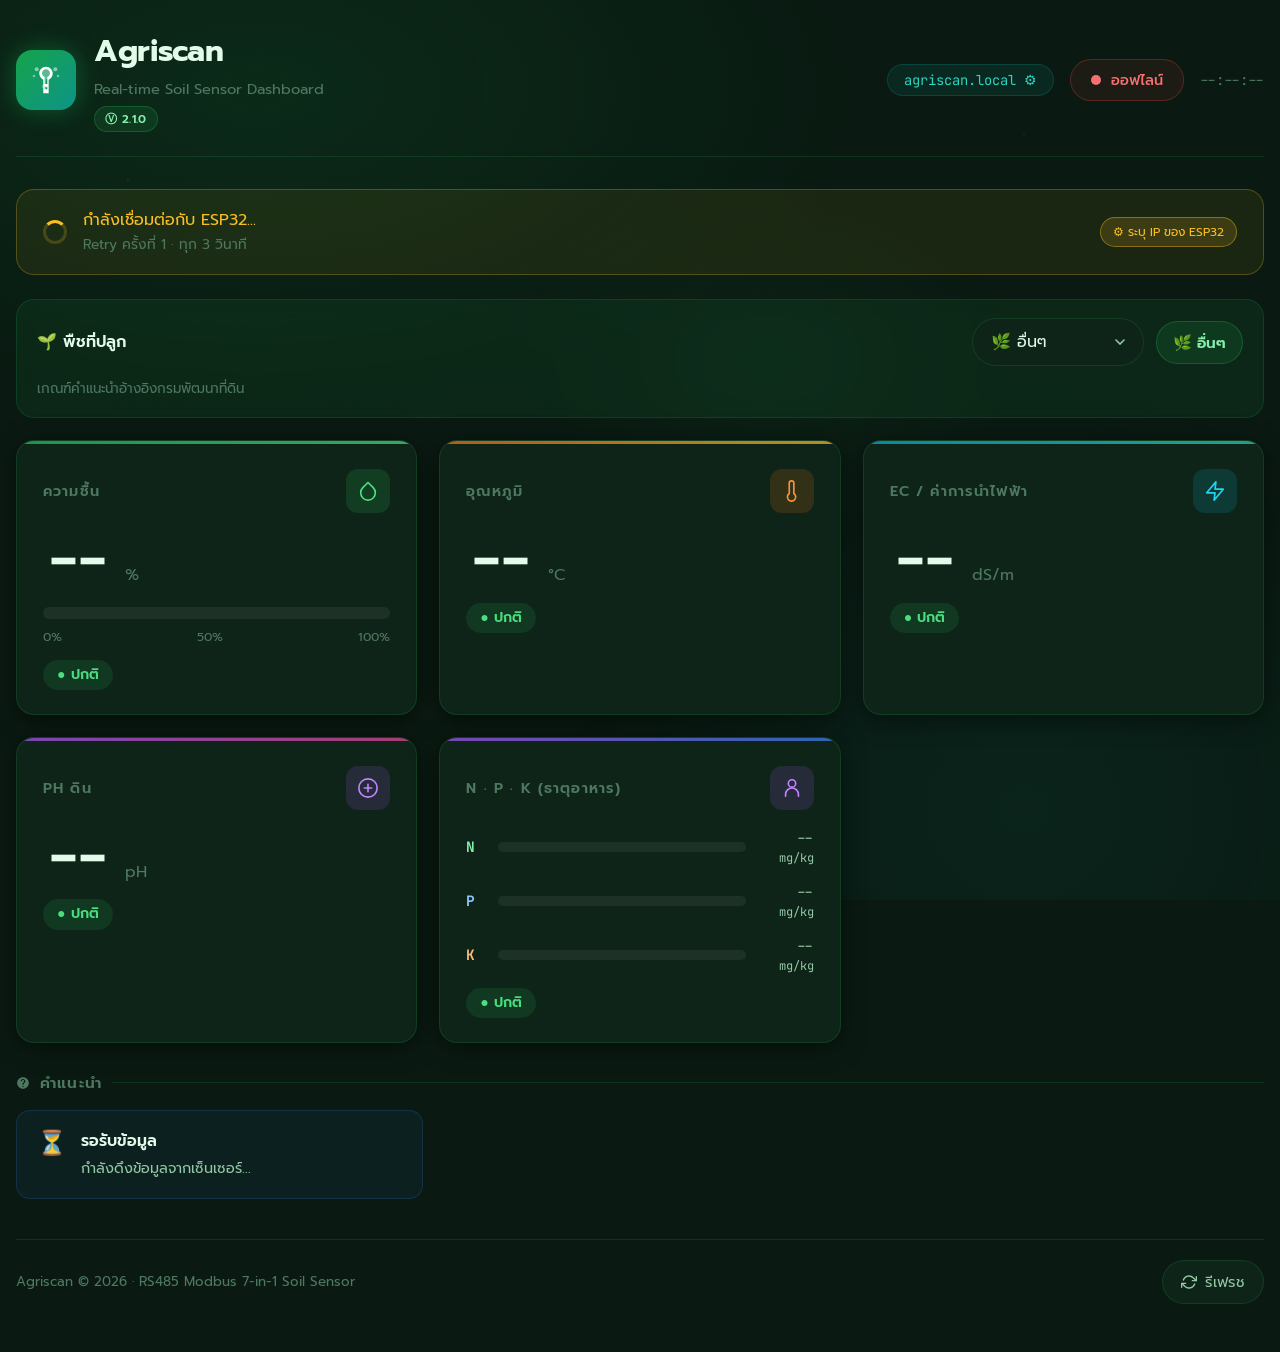
==== dashboard/index.html @ 7f228426 "Add render configuration for agriscan-v2 service and agriscan-db database - Created a new render.yam" ====
<!DOCTYPE html>
<html lang="th">

<head>
  <meta charset="UTF-8" />
  <meta name="viewport" content="width=device-width, initial-scale=1.0" />
  <title>Agriscan — Dashboard</title>
  <meta name="description" content="แดชบอร์ดแสดงผลข้อมูลเซ็นเซอร์ดิน Agriscan แบบ Real-time" />
  <link rel="preconnect" href="https://fonts.googleapis.com" />
  <link rel="preconnect" href="https://fonts.gstatic.com" crossorigin />
  <link
    href="https://fonts.googleapis.com/css2?family=Prompt:wght@300;400;500;600;700&family=JetBrains+Mono:wght@400;600&display=swap"
    rel="stylesheet" />
  <link rel="stylesheet" href="style.css" />
</head>

<body>
  <div class="page-wrapper">

    <!-- ═══ HEADER ═══ -->
    <header class="header">
      <div class="header-left">
        <div class="logo-wrap" aria-hidden="true">
          <!-- Plant icon -->
          <svg viewBox="0 0 24 24" xmlns="http://www.w3.org/2000/svg">
            <path
              d="M12 2C9.24 2 7 4.24 7 7c0 2.09 1.24 3.88 3 4.73V20h2v-8.27A4.996 4.996 0 0 0 17 7c0-2.76-2.24-5-5-5zm-1 14H9v2h2v-2zm2 0h-1v2h1v-2z"
              opacity=".3" />
            <path
              d="M12 2C9.24 2 7 4.24 7 7c0 2.09 1.24 3.88 3 4.73V22h4V11.73A4.996 4.996 0 0 0 17 7c0-2.76-2.24-5-5-5zm0 2c1.65 0 3 1.35 3 3s-1.35 3-3 3-3-1.35-3-3 1.35-3 3-3zm1 15h-2v-2h2v2zm0-4h-2v-5.08c.33.05.66.08 1 .08s.67-.03 1-.08V15z" />
            <circle cx="5" cy="4" r="1.5" opacity=".5" />
            <circle cx="19" cy="4" r="1.5" opacity=".5" />
            <circle cx="3" cy="9" r="1" opacity=".4" />
            <circle cx="21" cy="9" r="1" opacity=".4" />
          </svg>
        </div>
        <div class="header-title">
          <h1>Agriscan</h1>
          <p>Real-time Soil Sensor Dashboard</p>
          <span class="version-badge">Ⓥ 2.1.0</span>
        </div>
      </div>

      <div class="header-right">
        <span class="ip-badge" id="ip-badge" onclick="changeIp()" title="คลิกเพื่อเปลี่ยน IP/Host">agriscan.local
          ⚙</span>
        <span class="source-badge" id="source-badge"></span>
        <div class="status-badge connecting" id="status-badge">
          <span class="status-dot"></span>
          <span id="status-text">กำลังเชื่อมต่อ...</span>
        </div>
        <span class="last-update" id="last-update">--:--:--</span>
      </div>
    </header>

    <!-- ═══ CONNECTING BANNER ═══ -->
    <div class="connecting-banner" id="connecting-banner">
      <div class="connecting-spinner"></div>
      <div
        style="flex: 1; display: flex; align-items: center; justify-content: space-between; flex-wrap: wrap; gap: 8px;">
        <div>
          <p>กำลังเชื่อมต่อกับ ESP32...</p>
          <small id="retry-count">กำลังลอง retry...</small>
        </div>
        <button onclick="changeIp()"
          style="background: rgba(251,191,36,0.15); border: 1px solid rgba(251,191,36,0.4); color: var(--amber-400); padding: 5px 12px; border-radius: var(--radius-pill); cursor: pointer; font-size: 0.75rem; font-family: var(--font-body);">⚙
          ระบุ IP ของ ESP32</button>
      </div>
    </div>

    <!-- ═══ MOCK DATA BANNER ═══ -->
    <div class="mock-banner" id="mock-banner">
      <svg width="16" height="16" viewBox="0 0 24 24" fill="currentColor">
        <path d="M12 2C6.48 2 2 6.48 2 12s4.48 10 10 10 10-4.48 10-10S17.52 2 12 2zm1 15h-2v-6h2v6zm0-8h-2V7h2v2z" />
      </svg>
      ⚙ แสดงข้อมูลจำลอง (Mock Data) — ESP32 ยังไม่ได้เชื่อมต่อ
    </div>

    <!-- ═══ CROP SELECTOR ═══ -->
    <div class="crop-selector">
      <span class="crop-selector-label">🌱 พืชที่ปลูก</span>
      <div class="crop-selector-controls">
        <select id="crop-select" onchange="changeCrop(this.value)" aria-label="เลือกพืชที่ปลูก">
          <option value="rice">🌾 ข้าว</option>
          <option value="corn">🌽 ข้าวโพด</option>
          <option value="rubber">🌳 ยางพารา</option>
          <option value="longan">🍇 ลำไย</option>
          <option value="lychee">🍒 ลิ้นจี่</option>
          <option value="durian">🟢 ทุเรียน</option>
          <option value="mangosteen">🟣 มังคุด</option>
          <option value="cassava">🌱 มันสำปะหลัง</option>
          <option value="potato">🥔 มันฝรั่ง</option>
          <option value="onion">🧅 หอมหัวใหญ่</option>
          <option value="garlic">🧄 กระเทียม</option>
          <option value="jujube">🍏 พุทรา</option>
          <option value="watermelon">🍉 แตงโม</option>
          <option value="pumpkin">🎃 ฟักทอง</option>
          <option value="vegetables">🥬 ผักสวนครัว</option>
          <option value="pomelo">🍊 ส้มโอ</option>
          <option value="guava">🍐 ฝรั่ง</option>
          <option value="other">🌿 อื่นๆ</option>
        </select>
        <span class="crop-badge" id="crop-badge">🌿 อื่นๆ</span>
      </div>
      <small class="crop-selector-hint">เกณฑ์คำแนะนำอ้างอิงกรมพัฒนาที่ดิน</small>
    </div>

    <!-- ═══ SENSOR CARDS ═══ -->
    <div class="cards-grid" id="cards-grid">

      <!-- Moisture -->
      <div class="card" id="card-moisture" style="--card-accent: linear-gradient(90deg,#22c55e,#4ade80);">
        <div class="card-header">
          <span class="card-label">ความชื้น</span>
          <div class="card-icon" style="--icon-bg: rgba(34,197,94,0.15);">
            <svg viewBox="0 0 24 24" fill="none" stroke="#4ade80" stroke-width="1.8" stroke-linecap="round"
              stroke-linejoin="round">
              <path d="M12 2.69l5.66 5.66a8 8 0 1 1-11.31 0z" />
            </svg>
          </div>
        </div>
        <div>
          <span class="card-value" id="val-moisture">--</span>
          <span class="card-unit">%</span>
        </div>
        <div class="moisture-bar-wrap">
          <div class="moisture-bar-track">
            <div class="moisture-bar-fill" id="bar-moisture" style="width: 0%;"></div>
          </div>
          <div class="moisture-labels">
            <span>0%</span>
            <span>50%</span>
            <span>100%</span>
          </div>
        </div>
        <div class="card-status ok" id="status-moisture">● ปกติ</div>
      </div>

      <!-- Temperature -->
      <div class="card" id="card-temp" style="--card-accent: linear-gradient(90deg,#f97316,#fbbf24);">
        <div class="card-header">
          <span class="card-label">อุณหภูมิ</span>
          <div class="card-icon" style="--icon-bg: rgba(249,115,22,0.15);">
            <svg viewBox="0 0 24 24" fill="none" stroke="#fb923c" stroke-width="1.8" stroke-linecap="round"
              stroke-linejoin="round">
              <path d="M14 14.76V3.5a2.5 2.5 0 0 0-5 0v11.26a4.5 4.5 0 1 0 5 0z" />
            </svg>
          </div>
        </div>
        <div>
          <span class="card-value" id="val-temperature">--</span>
          <span class="card-unit">°C</span>
        </div>
        <div class="card-status ok" id="status-temperature">● ปกติ</div>
      </div>

      <!-- EC -->
      <div class="card" id="card-ec" style="--card-accent: linear-gradient(90deg,#06b6d4,#2dd4bf);">
        <div class="card-header">
          <span class="card-label">EC / ค่าการนำไฟฟ้า</span>
          <div class="card-icon" style="--icon-bg: rgba(6,182,212,0.15);">
            <svg viewBox="0 0 24 24" fill="none" stroke="#22d3ee" stroke-width="1.8" stroke-linecap="round"
              stroke-linejoin="round">
              <polyline points="13 2 3 14 12 14 11 22 21 10 12 10 13 2" />
            </svg>
          </div>
        </div>
        <div>
          <span class="card-value" id="val-ec">--</span>
          <span class="card-unit">dS/m</span>
        </div>
        <div class="card-status ok" id="status-ec">● ปกติ</div>
      </div>

      <!-- pH -->
      <div class="card" id="card-ph" style="--card-accent: linear-gradient(90deg,#a855f7,#ec4899);">
        <div class="card-header">
          <span class="card-label">pH ดิน</span>
          <div class="card-icon" style="--icon-bg: rgba(168,85,247,0.15);">
            <svg viewBox="0 0 24 24" fill="none" stroke="#c084fc" stroke-width="1.8" stroke-linecap="round"
              stroke-linejoin="round">
              <circle cx="12" cy="12" r="10" />
              <path d="M8 12h8M12 8v8" />
            </svg>
          </div>
        </div>
        <div>
          <span class="card-value" id="val-ph">--</span>
          <span class="card-unit">pH</span>
        </div>
        <div class="card-status ok" id="status-ph">● ปกติ</div>
      </div>

      <!-- NPK -->
      <div class="card npk-card">
        <div class="card-header">
          <span class="card-label">N · P · K (ธาตุอาหาร)</span>
          <div class="card-icon" style="--icon-bg: rgba(168,85,247,0.15);">
            <svg viewBox="0 0 24 24" fill="none" stroke="#c084fc" stroke-width="1.8" stroke-linecap="round"
              stroke-linejoin="round">
              <circle cx="12" cy="7" r="4" />
              <path d="M5 21v-2a7 7 0 0 1 14 0v2" />
            </svg>
          </div>
        </div>
        <div class="npk-bars">
          <div class="npk-row">
            <span class="npk-label n">N</span>
            <div class="npk-track">
              <div class="npk-fill n" id="bar-n" style="width:0%"></div>
            </div>
            <span class="npk-val" id="val-n">-- <small>mg/kg</small></span>
          </div>
          <div class="npk-row">
            <span class="npk-label p">P</span>
            <div class="npk-track">
              <div class="npk-fill p" id="bar-p" style="width:0%"></div>
            </div>
            <span class="npk-val" id="val-p">-- <small>mg/kg</small></span>
          </div>
          <div class="npk-row">
            <span class="npk-label k">K</span>
            <div class="npk-track">
              <div class="npk-fill k" id="bar-k" style="width:0%"></div>
            </div>
            <span class="npk-val" id="val-k">-- <small>mg/kg</small></span>
          </div>
        </div>
        <div class="card-status ok" id="status-npk" style="margin-top:14px;">● ปกติ</div>
      </div>

    </div><!-- /cards-grid -->

    <!-- ═══ RECOMMENDATIONS ═══ -->
    <div class="section-title">
      <svg width="14" height="14" viewBox="0 0 24 24" fill="currentColor">
        <path
          d="M12 2C6.48 2 2 6.48 2 12s4.48 10 10 10 10-4.48 10-10S17.52 2 12 2zm1 17h-2v-2h2v2zm2.07-7.75l-.9.92C13.45 12.9 13 13.5 13 15h-2v-.5c0-1.1.45-2.1 1.17-2.83l1.24-1.26c.37-.36.59-.86.59-1.41 0-1.1-.9-2-2-2s-2 .9-2 2H8c0-2.21 1.79-4 4-4s4 1.79 4 4c0 .88-.36 1.68-.93 2.25z" />
      </svg>
      คำแนะนำ
    </div>
    <div class="rec-grid" id="rec-grid">
      <div class="rec-item info">
        <span class="rec-icon">⏳</span>
        <div class="rec-content">
          <div class="rec-title">รอรับข้อมูล</div>
          <div class="rec-desc">กำลังดึงข้อมูลจากเซ็นเซอร์...</div>
        </div>
      </div>
    </div>

    <!-- ═══ FOOTER ═══ -->
    <footer class="footer">
      <p>Agriscan &copy; 2026 · RS485 Modbus 7-in-1 Soil Sensor</p>
      <div class="footer-controls">
        <button class="btn-refresh" id="btn-refresh" onclick="manualRefresh()" aria-label="รีเฟรชข้อมูล">
          <svg viewBox="0 0 24 24" fill="none" stroke="currentColor" stroke-width="2" stroke-linecap="round"
            stroke-linejoin="round">
            <path d="M23 4v6h-6M1 20v-6h6" />
            <path d="M3.51 9a9 9 0 0 1 14.85-3.36L23 10M1 14l4.64 4.36A9 9 0 0 0 20.49 15" />
          </svg>
          รีเฟรช
        </button>
      </div>
    </footer>

  </div><!-- /page-wrapper -->

  <script src="crops.js"></script>
  <script src="script.js"></script>
</body>

</html>
---- dashboard/style.css ----
/* ══════════════════════════════════════════════
   Design Tokens
══════════════════════════════════════════════ */
:root {
  --green-50:  #f0fdf4;
  --green-100: #dcfce7;
  --green-200: #bbf7d0;
  --green-300: #86efac;
  --green-400: #4ade80;
  --green-500: #22c55e;
  --green-600: #16a34a;
  --green-700: #15803d;
  --green-800: #166534;
  --green-900: #14532d;
  --green-950: #052e16;

  --teal-400:  #2dd4bf;
  --teal-500:  #14b8a6;
  --teal-600:  #0d9488;

  --amber-400: #fbbf24;
  --amber-500: #f59e0b;

  --red-400:   #f87171;
  --red-500:   #ef4444;

  --blue-400:  #60a5fa;
  --blue-500:  #3b82f6;

  --bg-base:      #0a1a12;
  --bg-card:      #0f2418;
  --bg-card-2:    #122b1e;
  --bg-glass:     rgba(22, 101, 52, 0.18);
  --border-dim:   rgba(34, 197, 94, 0.15);
  --border-glow:  rgba(34, 197, 94, 0.45);

  --text-primary:  #e2fce9;
  --text-secondary:#93c9a5;
  --text-muted:    #4e7860;

  --shadow-glow:   0 0 32px rgba(34, 197, 94, 0.12);
  --shadow-card:   0 4px 24px rgba(0,0,0,0.5);

  --radius-card:  18px;
  --radius-pill:  999px;

  --font-body: 'Prompt', sans-serif;
  --font-mono: 'JetBrains Mono', monospace;
}

/* ══════════════════════════════════════════════
   Reset & Base
══════════════════════════════════════════════ */
*, *::before, *::after { box-sizing: border-box; margin: 0; padding: 0; }

html { scroll-behavior: smooth; }

body {
  font-family: var(--font-body);
  background: var(--bg-base);
  color: var(--text-primary);
  min-height: 100vh;
  overflow-x: hidden;
}

/* Animated background */
body::before {
  content: '';
  position: fixed;
  inset: 0;
  background:
    radial-gradient(ellipse 80% 60% at 20% 10%, rgba(22,163,74,0.12) 0%, transparent 60%),
    radial-gradient(ellipse 60% 80% at 80% 90%, rgba(13,148,136,0.08) 0%, transparent 60%),
    radial-gradient(ellipse 40% 40% at 60% 40%, rgba(74,222,128,0.04) 0%, transparent 50%);
  pointer-events: none;
  z-index: 0;
}

/* Floating particles */
body::after {
  content: '';
  position: fixed;
  inset: 0;
  background-image:
    radial-gradient(1px 1px at 10% 20%, rgba(74,222,128,0.3) 0%, transparent 100%),
    radial-gradient(1px 1px at 80% 15%, rgba(74,222,128,0.2) 0%, transparent 100%),
    radial-gradient(1px 1px at 50% 60%, rgba(45,212,191,0.3) 0%, transparent 100%),
    radial-gradient(1px 1px at 90% 70%, rgba(74,222,128,0.15) 0%, transparent 100%),
    radial-gradient(1px 1px at 30% 80%, rgba(45,212,191,0.2) 0%, transparent 100%);
  pointer-events: none;
  z-index: 0;
}

/* ══════════════════════════════════════════════
   Layout
══════════════════════════════════════════════ */
.page-wrapper {
  position: relative;
  z-index: 1;
  max-width: 1280px;
  margin: 0 auto;
  padding: 0 16px 48px;
}

/* ══════════════════════════════════════════════
   Header
══════════════════════════════════════════════ */
.header {
  display: flex;
  align-items: center;
  justify-content: space-between;
  flex-wrap: wrap;
  gap: 18px;
  padding: 28px 0 24px;
  border-bottom: 1px solid var(--border-dim);
  margin-bottom: 32px;
}

.header-left {
  display: flex;
  align-items: center;
  gap: 18px;
}

.logo-wrap {
  width: 60px; height: 60px;
  border-radius: 16px;
  background: linear-gradient(135deg, var(--green-600), var(--teal-600));
  display: grid;
  place-items: center;
  box-shadow: 0 0 24px rgba(22,197,94,0.35);
  flex-shrink: 0;
}

.logo-wrap svg { width: 32px; height: 32px; fill: white; }

.header-title h1 {
  font-size: clamp(1.4rem, 4vw, 1.9rem);
  font-weight: 700;
  color: var(--text-primary);
  letter-spacing: -0.3px;
}

.header-title p {
  font-size: 0.92rem;
  color: var(--text-muted);
  margin-top: 4px;
}

.version-badge {
  display: inline-block;
  font-size: 0.72rem;
  font-weight: 600;
  letter-spacing: 0.4px;
  color: var(--green-300);
  background: rgba(34,197,94,0.12);
  border: 1px solid rgba(34,197,94,0.25);
  border-radius: var(--radius-pill);
  padding: 3px 10px;
  margin-top: 6px;
  width: fit-content;
}

.header-right {
  display: flex;
  align-items: center;
  gap: 16px;
  flex-wrap: wrap;
}

/* Status badge */
.status-badge {
  display: flex;
  align-items: center;
  gap: 10px;
  padding: 9px 20px;
  border-radius: var(--radius-pill);
  border: 1px solid var(--border-dim);
  background: var(--bg-card);
  font-size: 0.9rem;
  font-weight: 500;
  transition: all 0.4s ease;
}

.status-badge.online {
  border-color: rgba(34,197,94,0.4);
  background: rgba(22,101,52,0.35);
  color: var(--green-300);
}

.status-badge.offline {
  border-color: rgba(239,68,68,0.3);
  background: rgba(239,68,68,0.08);
  color: var(--red-400);
}

.status-badge.connecting {
  border-color: rgba(251,191,36,0.3);
  background: rgba(251,191,36,0.06);
  color: var(--amber-400);
}

.status-badge.stale {
  border-color: rgba(251,191,36,0.4);
  background: rgba(251,191,36,0.1);
  color: var(--amber-400);
}

.status-dot {
  width: 10px; height: 10px;
  border-radius: 50%;
  background: currentColor;
  flex-shrink: 0;
}

.status-badge.online .status-dot  { animation: pulse-dot 2s infinite; }
.status-badge.connecting .status-dot { animation: blink-dot 0.8s infinite; }
.status-badge.stale .status-dot    { animation: blink-dot 0.8s infinite; }

@keyframes pulse-dot {
  0%, 100% { opacity: 1; box-shadow: 0 0 0 0 rgba(34,197,94,0.5); }
  50% { opacity: 0.8; box-shadow: 0 0 0 5px rgba(34,197,94,0); }
}
@keyframes blink-dot {
  0%, 100% { opacity: 1; }
  50% { opacity: 0.2; }
}

/* Last update */
.last-update {
  font-size: 0.88rem;
  color: var(--text-muted);
  font-family: var(--font-mono);
}

/* IP badge */
.ip-badge {
  font-size: 0.86rem;
  font-family: var(--font-mono);
  color: var(--teal-400);
  background: rgba(13,148,136,0.12);
  border: 1px solid rgba(13,148,136,0.25);
  padding: 6px 16px;
  border-radius: var(--radius-pill);
  cursor: pointer;
  transition: all 0.2s ease;
  display: inline-flex;
  align-items: center;
  gap: 8px;
}
.ip-badge:hover {
  background: rgba(13,148,136,0.25);
  border-color: var(--teal-400);
}

/* Data source badge — บอกว่าได้ข้อมูลจากไหน + อายุข้อมูล */
.source-badge {
  display: none;
  align-items: center;
  gap: 8px;
  padding: 6px 16px;
  border-radius: var(--radius-pill);
  font-size: 0.86rem;
  font-weight: 500;
  border: 1px solid;
  white-space: nowrap;
}
.source-badge.fresh {
  display: inline-flex;
  border-color: rgba(34,197,94,0.35);
  background: rgba(34,197,94,0.1);
  color: var(--green-300);
}
.source-badge.stale {
  display: inline-flex;
  border-color: rgba(251,191,36,0.4);
  background: rgba(251,191,36,0.1);
  color: var(--amber-400);
}

/* ══════════════════════════════════════════════
   Connecting overlay
══════════════════════════════════════════════ */
.connecting-banner {
  display: none;
  align-items: center;
  gap: 16px;
  padding: 18px 26px;
  border-radius: var(--radius-card);
  background: rgba(251,191,36,0.07);
  border: 1px solid rgba(251,191,36,0.25);
  margin-bottom: 24px;
  animation: slide-down 0.3s ease;
}
.connecting-banner.visible { display: flex; }

@keyframes slide-down {
  from { opacity: 0; transform: translateY(-8px); }
  to   { opacity: 1; transform: translateY(0); }
}

.connecting-spinner {
  width: 24px; height: 24px;
  border: 3px solid rgba(251,191,36,0.2);
  border-top-color: var(--amber-400);
  border-radius: 50%;
  animation: spin 0.8s linear infinite;
  flex-shrink: 0;
}
@keyframes spin { to { transform: rotate(360deg); } }

.connecting-banner p { font-size: 1rem; color: var(--amber-400); }
.connecting-banner small { font-size: 0.86rem; color: var(--text-muted); }

/* ══════════════════════════════════════════════
   Cards Grid
══════════════════════════════════════════════ */
.cards-grid {
  display: grid;
  grid-template-columns: repeat(auto-fill, minmax(300px, 1fr));
  gap: 22px;
  margin-bottom: 28px;
}

/* ── Base card ── */
.card {
  background: var(--bg-card);
  border: 1px solid var(--border-dim);
  border-radius: var(--radius-card);
  padding: 28px 26px 24px;
  box-shadow: var(--shadow-card);
  transition: transform 0.25s ease, box-shadow 0.25s ease, border-color 0.25s ease;
  position: relative;
  overflow: hidden;
}

.card::before {
  content: '';
  position: absolute;
  top: 0; left: 0; right: 0;
  height: 3px;
  background: var(--card-accent, linear-gradient(90deg, var(--green-500), var(--teal-500)));
  opacity: 0.7;
  transition: opacity 0.25s;
}

.card:hover {
  transform: translateY(-4px);
  box-shadow: var(--shadow-card), 0 0 28px rgba(34,197,94,0.1);
  border-color: var(--border-glow);
}
.card:hover::before { opacity: 1; }

/* ── Card header ── */
.card-header {
  display: flex;
  align-items: center;
  justify-content: space-between;
  margin-bottom: 18px;
}

.card-label {
  font-size: 0.9rem;
  font-weight: 600;
  letter-spacing: 0.08em;
  text-transform: uppercase;
  color: var(--text-muted);
}

.card-icon {
  width: 44px; height: 44px;
  border-radius: 12px;
  display: grid;
  place-items: center;
  background: var(--icon-bg, rgba(34,197,94,0.12));
  flex-shrink: 0;
}
.card-icon svg { width: 22px; height: 22px; }

/* ── Card value ── */
.card-value {
  font-size: clamp(2.7rem, 6vw, 3.6rem);
  font-weight: 700;
  line-height: 1;
  font-family: var(--font-mono);
  color: var(--text-primary);
  transition: color 0.4s ease;
}

.card-unit {
  font-size: 1rem;
  color: var(--text-muted);
  font-family: var(--font-body);
  font-weight: 400;
  margin-left: 6px;
}

/* ── Status chip ── */
.card-status {
  display: inline-flex;
  align-items: center;
  gap: 7px;
  font-size: 0.88rem;
  font-weight: 600;
  padding: 6px 14px;
  border-radius: var(--radius-pill);
  margin-top: 14px;
  transition: all 0.4s ease;
  line-height: 1.3;
}
.card-status.ok     { background: rgba(34,197,94,0.12); color: var(--green-400); }
.card-status.warn   { background: rgba(251,191,36,0.12); color: var(--amber-400); }
.card-status.alert  { background: rgba(239,68,68,0.12); color: var(--red-400); }

/* ── Progress bar (moisture) ── */
.moisture-bar-wrap {
  margin-top: 18px;
}

.moisture-bar-track {
  height: 12px;
  background: rgba(255,255,255,0.06);
  border-radius: var(--radius-pill);
  overflow: hidden;
}

.moisture-bar-fill {
  height: 100%;
  border-radius: var(--radius-pill);
  background: var(--bar-color, var(--green-500));
  transition: width 0.8s cubic-bezier(0.4,0,0.2,1), background 0.5s ease;
  box-shadow: 0 0 8px var(--bar-color, var(--green-500));
}

.moisture-labels {
  display: flex;
  justify-content: space-between;
  margin-top: 8px;
}
.moisture-labels span {
  font-size: 0.78rem;
  color: var(--text-muted);
}

/* ── NPK card ── */
.npk-card { --card-accent: linear-gradient(90deg, #a855f7, #3b82f6); }
.npk-card .card-icon { --icon-bg: rgba(168,85,247,0.15); }

.npk-bars { margin-top: 18px; display: flex; flex-direction: column; gap: 16px; }

.npk-row {
  display: flex;
  align-items: center;
  gap: 12px;
}

.npk-label {
  font-size: 0.9rem;
  font-weight: 700;
  width: 20px;
  flex-shrink: 0;
  font-family: var(--font-mono);
}
.npk-label.n { color: #86efac; }
.npk-label.p { color: #93c5fd; }
.npk-label.k { color: #fdba74; }

.npk-track {
  flex: 1;
  height: 10px;
  background: rgba(255,255,255,0.06);
  border-radius: var(--radius-pill);
  overflow: hidden;
}

.npk-fill {
  height: 100%;
  border-radius: var(--radius-pill);
  transition: width 0.8s cubic-bezier(0.4,0,0.2,1);
}
.npk-fill.n { background: linear-gradient(90deg, #22c55e, #86efac); }
.npk-fill.p { background: linear-gradient(90deg, #3b82f6, #93c5fd); }
.npk-fill.k { background: linear-gradient(90deg, #f97316, #fdba74); }

.npk-val {
  font-size: 0.9rem;
  font-family: var(--font-mono);
  color: var(--text-secondary);
  width: 56px;
  text-align: right;
  flex-shrink: 0;
}

/* ══════════════════════════════════════════════
   Crop selector
══════════════════════════════════════════════ */
.crop-selector {
  display: flex;
  align-items: center;
  justify-content: space-between;
  flex-wrap: wrap;
  gap: 12px;
  padding: 18px 20px;
  margin-bottom: 22px;
  border-radius: var(--radius-card);
  background: var(--bg-glass);
  border: 1px solid var(--border-dim);
  backdrop-filter: blur(8px);
}

.crop-selector-label {
  font-size: 1rem;
  font-weight: 600;
  color: var(--text-primary);
}

.crop-selector-controls {
  display: flex;
  align-items: center;
  gap: 12px;
}

.crop-selector select {
  appearance: none;
  padding: 11px 44px 11px 18px;
  border-radius: var(--radius-pill);
  border: 1px solid var(--border-dim);
  background: var(--bg-card) url("data:image/svg+xml;charset=utf-8,%3Csvg xmlns='http://www.w3.org/2000/svg' width='10' height='6'%3E%3Cpath d='M1 1l4 4 4-4' stroke='%2393c9a5' stroke-width='1.6' fill='none' stroke-linecap='round'/%3E%3C/svg%3E") no-repeat right 18px center;
  color: var(--text-primary);
  font-family: var(--font-body);
  font-size: 1rem;
  cursor: pointer;
  transition: border-color 0.2s ease;
}
.crop-selector select:hover {
  border-color: var(--border-glow);
}
.crop-selector select:focus {
  outline: none;
  border-color: var(--border-glow);
  box-shadow: 0 0 0 3px rgba(34,197,94,0.15);
}
.crop-selector select option {
  background: var(--bg-card-2);
  color: var(--text-primary);
}

.crop-badge {
  font-size: 0.95rem;
  font-weight: 600;
  color: var(--green-300);
  padding: 9px 16px;
  border-radius: var(--radius-pill);
  background: rgba(34,197,94,0.12);
  border: 1px solid rgba(34,197,94,0.25);
  white-space: nowrap;
}

.crop-selector-hint {
  width: 100%;
  font-size: 0.84rem;
  color: var(--text-muted);
}

/* ══════════════════════════════════════════════
   Recommendations
══════════════════════════════════════════════ */
.section-title {
  font-size: 0.95rem;
  font-weight: 600;
  letter-spacing: 0.08em;
  text-transform: uppercase;
  color: var(--text-muted);
  margin-bottom: 16px;
  display: flex;
  align-items: center;
  gap: 10px;
}
.section-title::after {
  content: '';
  flex: 1;
  height: 1px;
  background: var(--border-dim);
}

.rec-grid {
  display: grid;
  grid-template-columns: repeat(auto-fill, minmax(320px, 1fr));
  gap: 14px;
}

.rec-item {
  display: flex;
  align-items: flex-start;
  gap: 14px;
  padding: 18px 20px;
  border-radius: 14px;
  border: 1px solid transparent;
  transition: transform 0.2s ease;
}
.rec-item:hover { transform: translateX(3px); }

.rec-item.ok      { background: rgba(34,197,94,0.06);  border-color: rgba(34,197,94,0.15);  }
.rec-item.warn    { background: rgba(251,191,36,0.06); border-color: rgba(251,191,36,0.2);  }
.rec-item.alert   { background: rgba(239,68,68,0.06);  border-color: rgba(239,68,68,0.18);  }
.rec-item.info    { background: rgba(59,130,246,0.06); border-color: rgba(59,130,246,0.18); }

.rec-icon {
  font-size: 1.5rem;
  line-height: 1;
  flex-shrink: 0;
  margin-top: 2px;
}

.rec-content { flex: 1; }

.rec-title {
  font-size: 0.98rem;
  font-weight: 600;
  color: var(--text-primary);
  margin-bottom: 4px;
}

.rec-desc {
  font-size: 0.9rem;
  color: var(--text-secondary);
  line-height: 1.55;
}

/* ══════════════════════════════════════════════
   Footer
══════════════════════════════════════════════ */
.footer {
  margin-top: 40px;
  padding-top: 20px;
  border-top: 1px solid var(--border-dim);
  display: flex;
  align-items: center;
  justify-content: space-between;
  flex-wrap: wrap;
  gap: 12px;
}

.footer p {
  font-size: 0.84rem;
  color: var(--text-muted);
}

.footer-controls { display: flex; gap: 12px; }

.btn-refresh {
  display: flex;
  align-items: center;
  gap: 8px;
  padding: 10px 18px;
  border-radius: var(--radius-pill);
  border: 1px solid var(--border-dim);
  background: var(--bg-card);
  color: var(--text-secondary);
  font-family: var(--font-body);
  font-size: 0.92rem;
  cursor: pointer;
  transition: all 0.2s ease;
}
.btn-refresh:hover {
  border-color: var(--border-glow);
  color: var(--green-300);
  background: var(--bg-card-2);
}
.btn-refresh svg { width: 16px; height: 16px; }
.btn-refresh.spinning svg { animation: spin 0.6s linear infinite; }

/* ══════════════════════════════════════════════
   Skeleton loading
══════════════════════════════════════════════ */
.skeleton {
  background: linear-gradient(90deg, rgba(255,255,255,0.04) 25%, rgba(255,255,255,0.08) 50%, rgba(255,255,255,0.04) 75%);
  background-size: 200% 100%;
  animation: shimmer 1.5s infinite;
  border-radius: 6px;
  color: transparent !important;
  user-select: none;
}
@keyframes shimmer {
  0%   { background-position: 200% 0; }
  100% { background-position: -200% 0; }
}

/* ══════════════════════════════════════════════
   Responsive — รองรับทุกขนาดหน้าจอ
══════════════════════════════════════════════ */

/* ── หน้าจอกลาง / แท็บเล็ต (≤1024px) — ลดสเกลตลอดช่วง ── */
@media (max-width: 1024px) {
  .header-title h1 { font-size: clamp(1.35rem, 4.5vw, 1.7rem); }
  .card-value      { font-size: clamp(2.4rem, 6.5vw, 3.2rem); }
}

/* ── มือถือ (≤600px) — ปรับสเกลให้กระชับ แตะง่าย ── */
@media (max-width: 600px) {
  .page-wrapper { padding: 0 12px 32px; }

  .header {
    flex-direction: column;
    align-items: stretch;
    gap: 14px;
    padding: 20px 0 18px;
    margin-bottom: 22px;
  }
  .header-left { gap: 14px; }
  .logo-wrap { width: 52px; height: 52px; }
  .logo-wrap svg { width: 28px; height: 28px; }
  .header-title h1 { font-size: 1.45rem; }
  .header-title p { font-size: 0.85rem; }
  .version-badge { font-size: 0.68rem; padding: 3px 9px; }

  .header-right { width: 100%; justify-content: space-between; gap: 10px; }
  .status-badge { padding: 8px 16px; font-size: 0.85rem; gap: 8px; }
  .status-dot { width: 9px; height: 9px; }
  .last-update { font-size: 0.84rem; }
  .ip-badge { font-size: 0.84rem; padding: 6px 14px; }
  .source-badge { font-size: 0.84rem; padding: 6px 14px; }

  .connecting-banner { padding: 14px 18px; gap: 12px; margin-bottom: 16px; }
  .connecting-banner p { font-size: 0.95rem; }
  .connecting-banner small { font-size: 0.8rem; }

  .cards-grid { grid-template-columns: 1fr; gap: 14px; margin-bottom: 20px; }
  .card { padding: 22px 18px 18px; }
  .card-header { margin-bottom: 14px; }
  .card-label { font-size: 0.9rem; }
  .card-icon { width: 40px; height: 40px; }
  .card-icon svg { width: 20px; height: 20px; }
  .card-value { font-size: clamp(2.4rem, 12vw, 3rem); }
  .card-unit { font-size: 0.95rem; margin-left: 4px; }
  .card-status { font-size: 0.86rem; padding: 5px 12px; margin-top: 12px; }

  .moisture-bar-wrap { margin-top: 14px; }
  .moisture-bar-track { height: 10px; }
  .moisture-labels span { font-size: 0.76rem; }

  .npk-bars { margin-top: 14px; gap: 12px; }
  .npk-label { font-size: 0.88rem; width: 18px; }
  .npk-track { height: 8px; }
  .npk-val { font-size: 0.86rem; width: 52px; }

  .crop-selector {
    flex-direction: column;
    align-items: stretch;
    padding: 14px 16px;
    gap: 10px;
    margin-bottom: 16px;
  }
  .crop-selector-label { font-size: 0.95rem; }
  .crop-selector-controls { flex-direction: column; align-items: stretch; gap: 10px; }
  .crop-selector select { width: 100%; font-size: 0.95rem; padding: 12px 44px 12px 16px; }
  .crop-badge { font-size: 0.9rem; padding: 8px 14px; text-align: center; }
  .crop-selector-hint { font-size: 0.8rem; }

  .section-title { font-size: 0.9rem; margin-bottom: 14px; }
  .rec-grid { grid-template-columns: 1fr; gap: 12px; }
  .rec-item { padding: 14px 16px; gap: 12px; }
  .rec-icon { font-size: 1.3rem; }
  .rec-title { font-size: 0.95rem; }
  .rec-desc { font-size: 0.88rem; line-height: 1.5; }

  .footer { margin-top: 28px; }
  .footer p { font-size: 0.8rem; }
  .btn-refresh { font-size: 0.9rem; padding: 10px 16px; }

  .mock-banner { padding: 10px 16px; font-size: 0.86rem; }
}

/* ── จอเล็กพิเศษ (≤380px) — กันล้นขอบ ── */
@media (max-width: 380px) {
  .card-value { font-size: clamp(2.2rem, 13vw, 2.6rem); }
  .npk-val { width: auto; }
}

/* ══════════════════════════════════════════════
   Mock data banner
══════════════════════════════════════════════ */
.mock-banner {
  display: none;
  padding: 12px 22px;
  border-radius: 12px;
  background: rgba(59,130,246,0.08);
  border: 1px solid rgba(59,130,246,0.2);
  font-size: 0.9rem;
  color: var(--blue-400);
  margin-bottom: 22px;
  align-items: center;
  gap: 10px;
}
.mock-banner.visible { display: flex; }
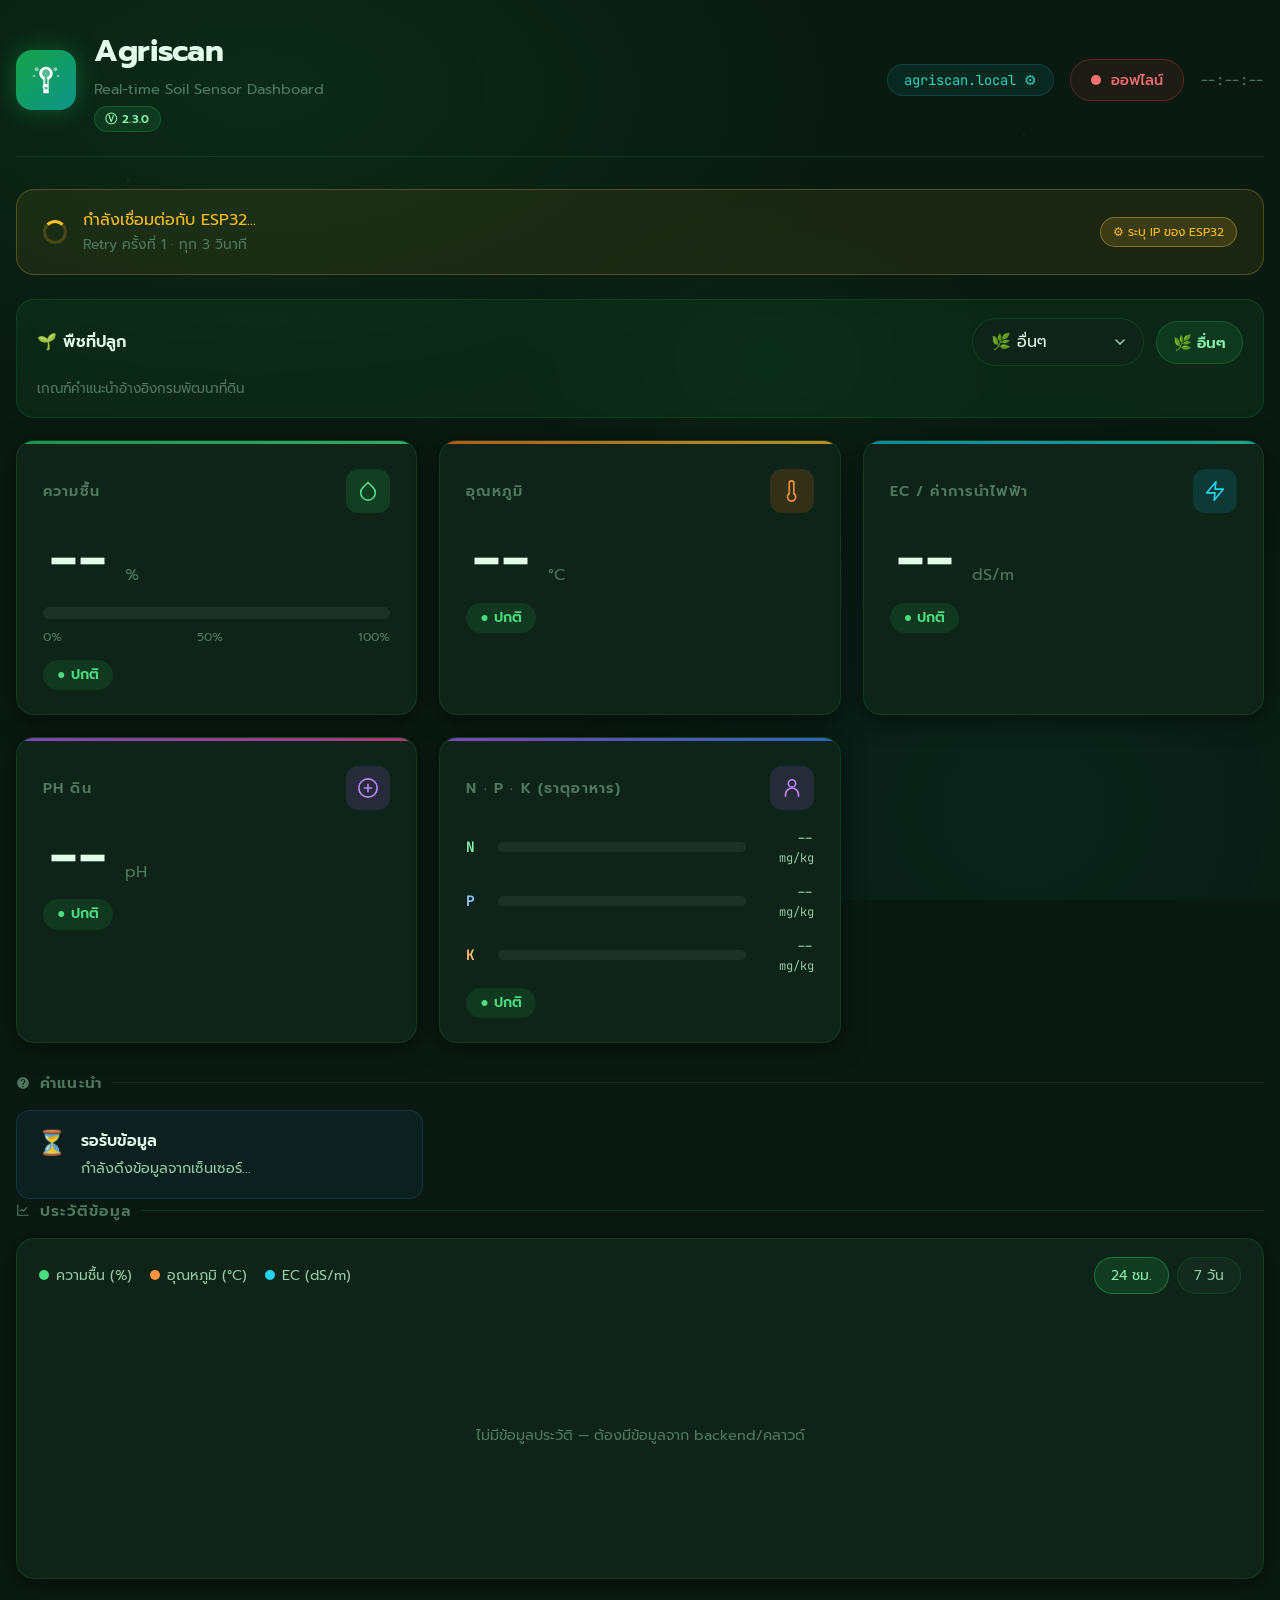
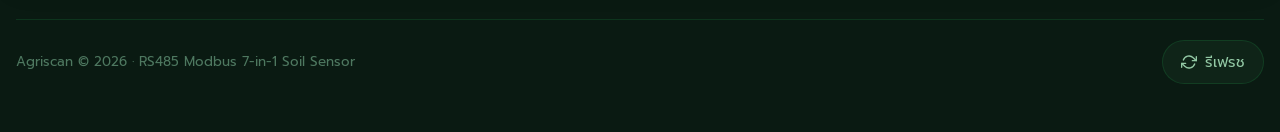
==== commit 4dc47167: "Add history chart and GET /api/history endpoint (v2.3.0) - Backend: /api/history returns readings ov" ====
--- a/dashboard/index.html
+++ b/dashboard/index.html
@@ -37,7 +37,7 @@
         <div class="header-title">
           <h1>Agriscan</h1>
           <p>Real-time Soil Sensor Dashboard</p>
-          <span class="version-badge">Ⓥ 2.1.0</span>
+          <span class="version-badge">Ⓥ 2.3.0</span>
         </div>
       </div>
 
@@ -249,6 +249,31 @@
       </div>
     </div>
 
+    <!-- ═══ HISTORY CHART ═══ -->
+    <div class="section-title">
+      <svg width="14" height="14" viewBox="0 0 24 24" fill="currentColor">
+        <path d="M3 3v18h18M7 14l3-3 3 3 5-6" fill="none" stroke="currentColor" stroke-width="2" stroke-linecap="round" stroke-linejoin="round"/>
+      </svg>
+      ประวัติข้อมูล
+    </div>
+    <div class="history-card">
+      <div class="history-toolbar">
+        <div class="history-legend">
+          <span class="legend-item" style="--lg:#4ade80;"><i></i>ความชื้น (%)</span>
+          <span class="legend-item" style="--lg:#fb923c;"><i></i>อุณหภูมิ (°C)</span>
+          <span class="legend-item" style="--lg:#22d3ee;"><i></i>EC (dS/m)</span>
+        </div>
+        <div class="history-range">
+          <button class="range-btn active" data-hours="24" onclick="setHistoryRange(24)">24 ชม.</button>
+          <button class="range-btn" data-hours="168" onclick="setHistoryRange(168)">7 วัน</button>
+        </div>
+      </div>
+      <div class="chart-wrap">
+        <canvas id="history-chart" height="250"></canvas>
+        <div class="chart-empty" id="chart-empty">⏳ กำลังโหลดประวัติ...</div>
+      </div>
+    </div>
+
     <!-- ═══ FOOTER ═══ -->
     <footer class="footer">
       <p>Agriscan &copy; 2026 · RS485 Modbus 7-in-1 Soil Sensor</p>
--- a/dashboard/style.css
+++ b/dashboard/style.css
@@ -628,6 +628,87 @@
 }
 
 /* ══════════════════════════════════════════════
+   History chart
+══════════════════════════════════════════════ */
+.history-card {
+  background: var(--bg-card);
+  border: 1px solid var(--border-dim);
+  border-radius: var(--radius-card);
+  padding: 18px 22px;
+  margin-bottom: 28px;
+  box-shadow: var(--shadow-card);
+}
+
+.history-toolbar {
+  display: flex;
+  align-items: center;
+  justify-content: space-between;
+  flex-wrap: wrap;
+  gap: 12px;
+  margin-bottom: 16px;
+}
+
+.history-legend {
+  display: flex;
+  flex-wrap: wrap;
+  gap: 18px;
+}
+
+.legend-item {
+  display: inline-flex;
+  align-items: center;
+  gap: 7px;
+  font-size: 0.88rem;
+  color: var(--text-secondary);
+}
+.legend-item i {
+  width: 10px; height: 10px;
+  border-radius: 50%;
+  background: var(--lg, var(--green-400));
+  display: inline-block;
+  flex-shrink: 0;
+}
+
+.history-range {
+  display: flex;
+  gap: 8px;
+}
+
+.range-btn {
+  padding: 7px 16px;
+  border-radius: var(--radius-pill);
+  border: 1px solid var(--border-dim);
+  background: var(--bg-card-2);
+  color: var(--text-secondary);
+  font-family: var(--font-body);
+  font-size: 0.88rem;
+  cursor: pointer;
+  transition: all 0.2s ease;
+}
+.range-btn:hover { border-color: var(--border-glow); color: var(--green-300); }
+.range-btn.active {
+  background: rgba(34,197,94,0.15);
+  border-color: rgba(34,197,94,0.45);
+  color: var(--green-300);
+}
+
+.chart-wrap { position: relative; height: 250px; }
+#history-chart { width: 100%; height: 100%; display: block; }
+
+.chart-empty {
+  position: absolute;
+  inset: 0;
+  display: flex;
+  align-items: center;
+  justify-content: center;
+  font-size: 0.9rem;
+  color: var(--text-muted);
+  background: var(--bg-card);
+  border-radius: 12px;
+}
+.chart-empty.hidden { display: none; }
+
+/* ══════════════════════════════════════════════
    Footer
 ══════════════════════════════════════════════ */
 .footer {
@@ -764,6 +845,12 @@
   .rec-title { font-size: 0.95rem; }
   .rec-desc { font-size: 0.88rem; line-height: 1.5; }
 
+  .history-card { padding: 14px 16px; margin-bottom: 20px; }
+  .history-toolbar { gap: 10px; margin-bottom: 12px; }
+  .legend-item { font-size: 0.84rem; gap: 6px; }
+  .range-btn { font-size: 0.84rem; padding: 6px 14px; }
+  .chart-wrap { height: 200px; }
+
   .footer { margin-top: 28px; }
   .footer p { font-size: 0.8rem; }
   .btn-refresh { font-size: 0.9rem; padding: 10px 16px; }
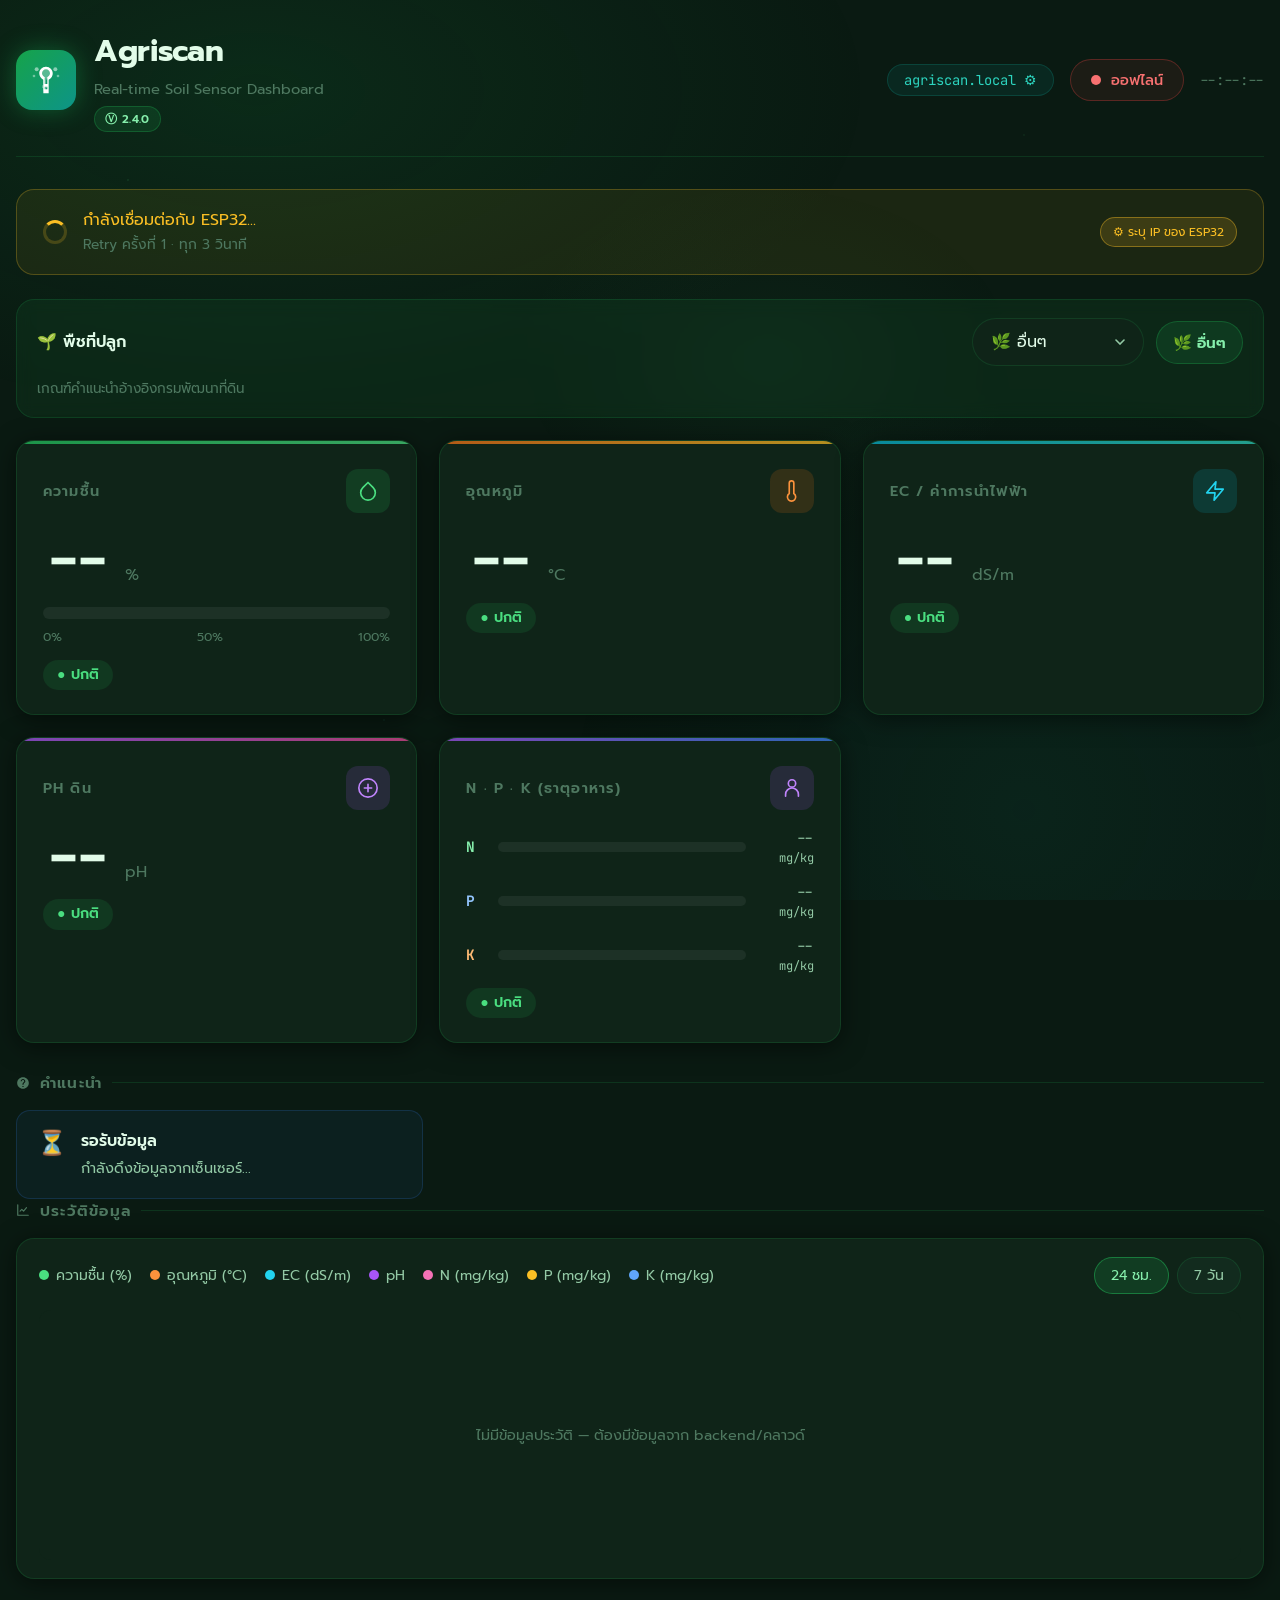
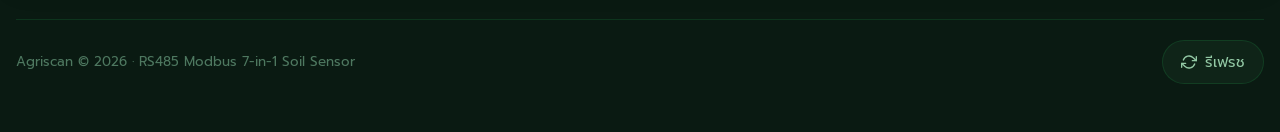
==== commit a2ccf750: "Add version 2.4.0 updates and Line Messaging API alerts This release migrates Line notifications fro" ====
--- a/dashboard/index.html
+++ b/dashboard/index.html
@@ -37,7 +37,7 @@
         <div class="header-title">
           <h1>Agriscan</h1>
           <p>Real-time Soil Sensor Dashboard</p>
-          <span class="version-badge">Ⓥ 2.3.0</span>
+          <span class="version-badge">Ⓥ 2.4.0</span>
         </div>
       </div>
 
@@ -262,6 +262,10 @@
           <span class="legend-item" style="--lg:#4ade80;"><i></i>ความชื้น (%)</span>
           <span class="legend-item" style="--lg:#fb923c;"><i></i>อุณหภูมิ (°C)</span>
           <span class="legend-item" style="--lg:#22d3ee;"><i></i>EC (dS/m)</span>
+          <span class="legend-item" style="--lg:#a855f7;"><i></i>pH</span>
+          <span class="legend-item" style="--lg:#f472b6;"><i></i>N (mg/kg)</span>
+          <span class="legend-item" style="--lg:#fbbf24;"><i></i>P (mg/kg)</span>
+          <span class="legend-item" style="--lg:#60a5fa;"><i></i>K (mg/kg)</span>
         </div>
         <div class="history-range">
           <button class="range-btn active" data-hours="24" onclick="setHistoryRange(24)">24 ชม.</button>
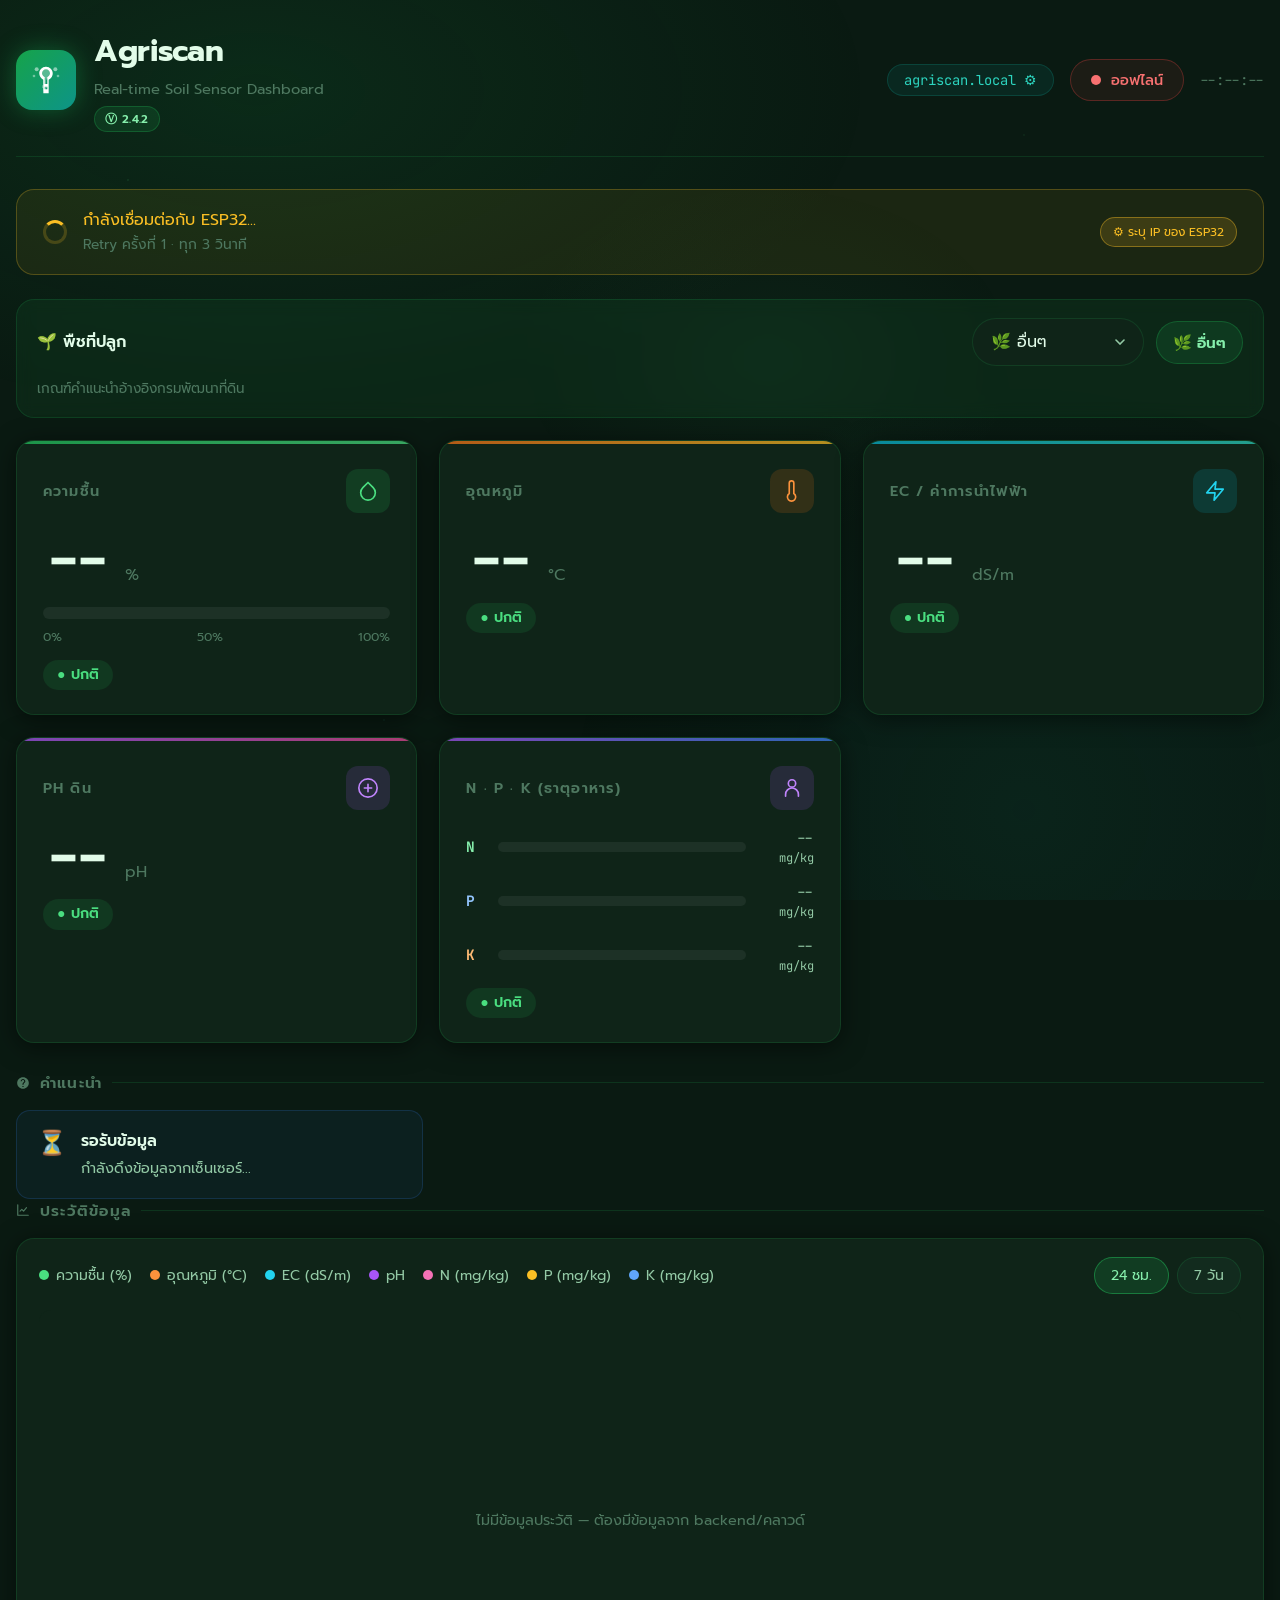
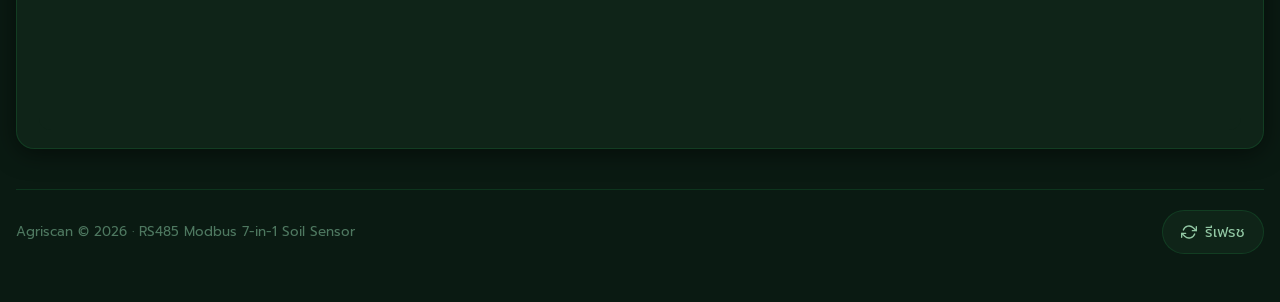
==== commit ec7198e7: "Chart v2.4.2: split into 5 per-unit panels with own y-axis (readable values, no mixed normalized lin" ====
--- a/dashboard/index.html
+++ b/dashboard/index.html
@@ -37,7 +37,7 @@
         <div class="header-title">
           <h1>Agriscan</h1>
           <p>Real-time Soil Sensor Dashboard</p>
-          <span class="version-badge">Ⓥ 2.4.0</span>
+          <span class="version-badge">Ⓥ 2.4.2</span>
         </div>
       </div>
 
@@ -273,7 +273,7 @@
         </div>
       </div>
       <div class="chart-wrap">
-        <canvas id="history-chart" height="250"></canvas>
+        <canvas id="history-chart" height="420"></canvas>
         <div class="chart-empty" id="chart-empty">⏳ กำลังโหลดประวัติ...</div>
       </div>
     </div>
--- a/dashboard/style.css
+++ b/dashboard/style.css
@@ -692,7 +692,7 @@
   color: var(--green-300);
 }
 
-.chart-wrap { position: relative; height: 250px; }
+.chart-wrap { position: relative; height: 420px; }
 #history-chart { width: 100%; height: 100%; display: block; }
 
 .chart-empty {
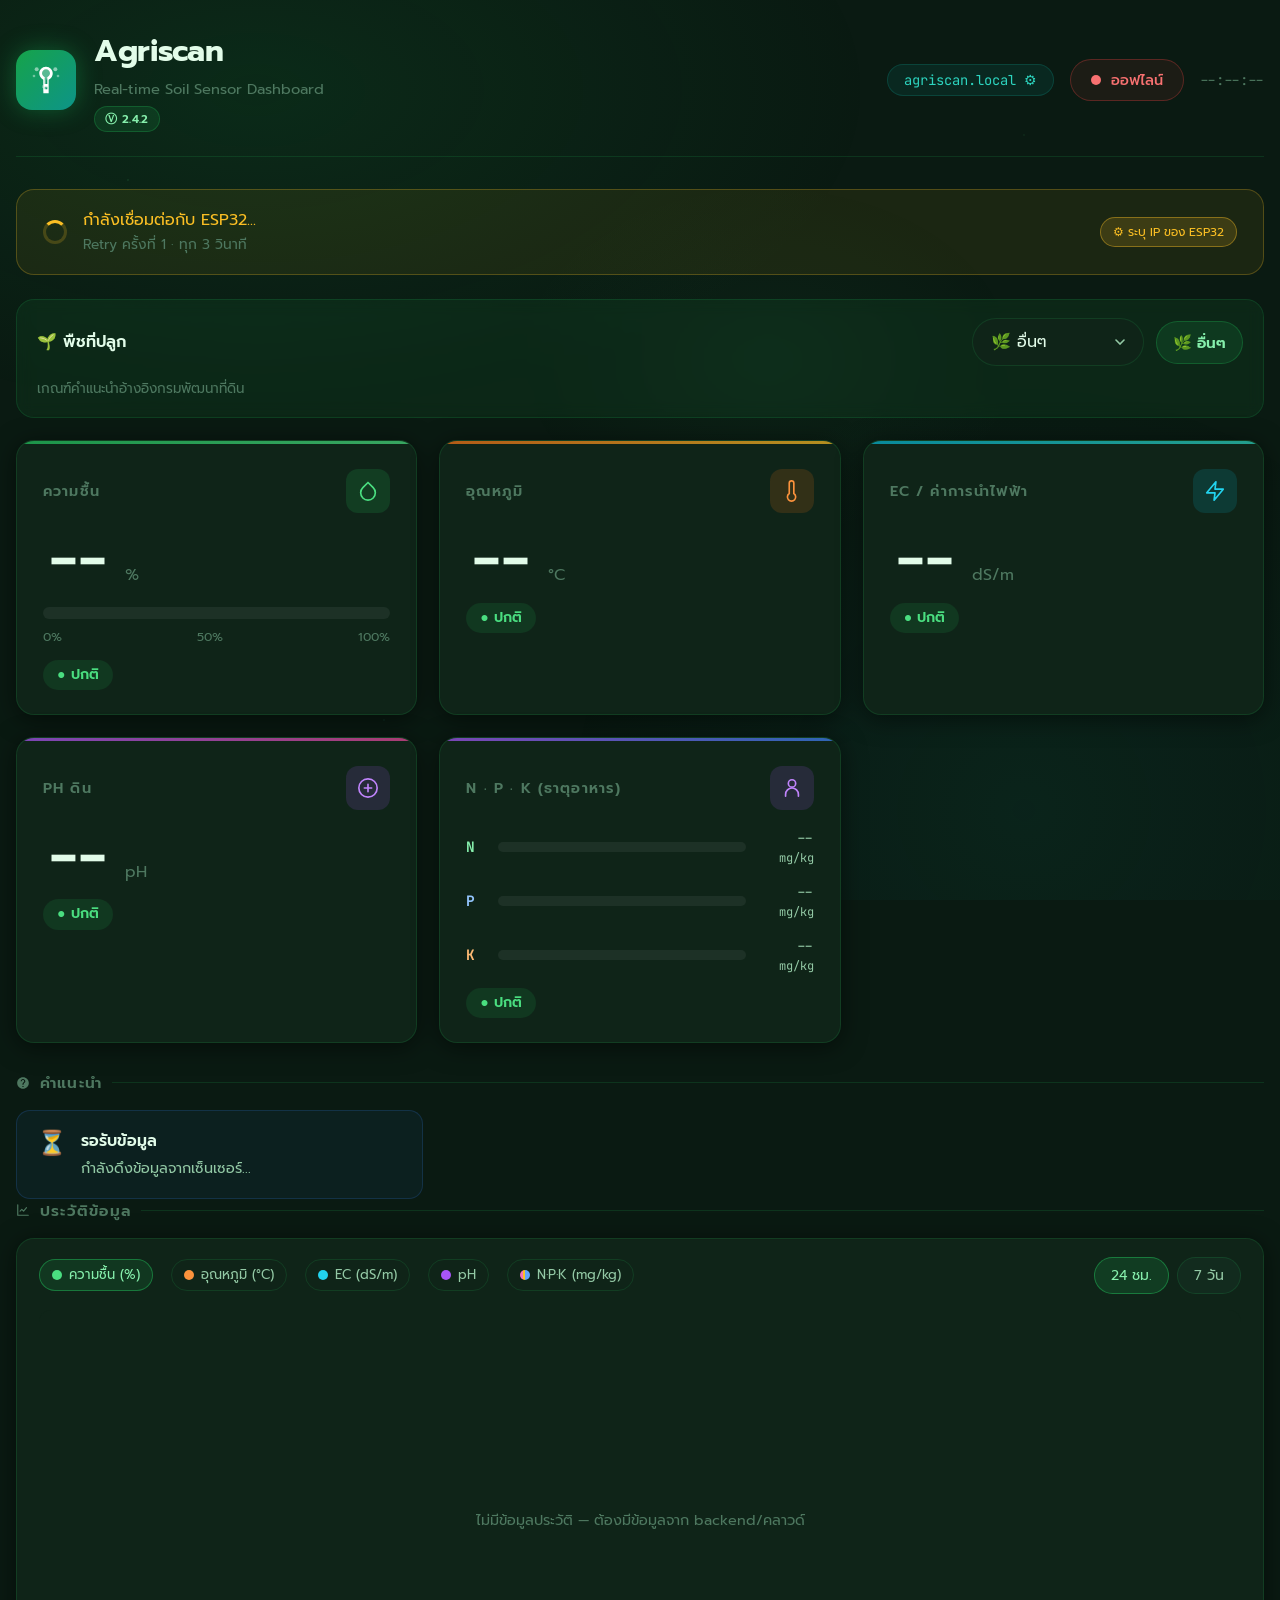
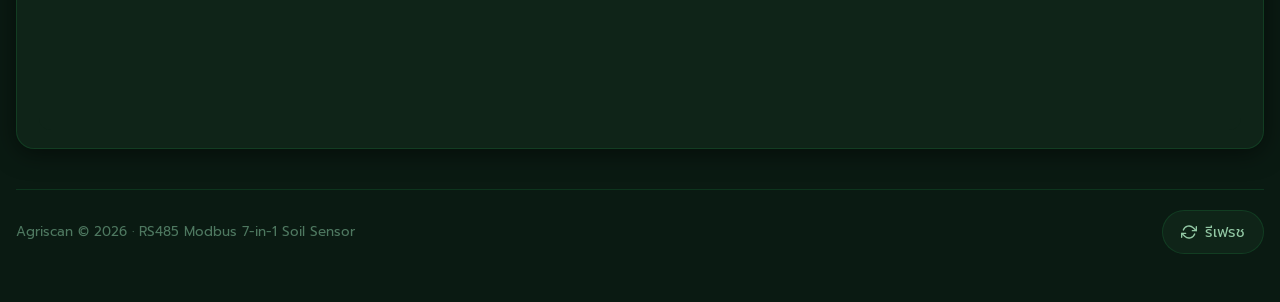
==== commit f7295bf7: "Chart: select-one-metric view with y-axis + hover readout (easier to read than stacked panels)" ====
--- a/dashboard/index.html
+++ b/dashboard/index.html
@@ -258,14 +258,12 @@
     </div>
     <div class="history-card">
       <div class="history-toolbar">
-        <div class="history-legend">
-          <span class="legend-item" style="--lg:#4ade80;"><i></i>ความชื้น (%)</span>
-          <span class="legend-item" style="--lg:#fb923c;"><i></i>อุณหภูมิ (°C)</span>
-          <span class="legend-item" style="--lg:#22d3ee;"><i></i>EC (dS/m)</span>
-          <span class="legend-item" style="--lg:#a855f7;"><i></i>pH</span>
-          <span class="legend-item" style="--lg:#f472b6;"><i></i>N (mg/kg)</span>
-          <span class="legend-item" style="--lg:#fbbf24;"><i></i>P (mg/kg)</span>
-          <span class="legend-item" style="--lg:#60a5fa;"><i></i>K (mg/kg)</span>
+        <div class="history-legend" id="metric-btns">
+          <button type="button" class="metric-btn active" data-metric="moisture" onclick="setChartMetric('moisture')"><i style="--lg:#4ade80;"></i>ความชื้น (%)</button>
+          <button type="button" class="metric-btn" data-metric="temperature" onclick="setChartMetric('temperature')"><i style="--lg:#fb923c;"></i>อุณหภูมิ (°C)</button>
+          <button type="button" class="metric-btn" data-metric="ec" onclick="setChartMetric('ec')"><i style="--lg:#22d3ee;"></i>EC (dS/m)</button>
+          <button type="button" class="metric-btn" data-metric="ph" onclick="setChartMetric('ph')"><i style="--lg:#a855f7;"></i>pH</button>
+          <button type="button" class="metric-btn" data-metric="npk" onclick="setChartMetric('npk')"><i style="--lg:#f472b6; background:linear-gradient(90deg,#f472b6 25%,#fbbf24 25% 50%,#60a5fa 50%);"></i>N·P·K (mg/kg)</button>
         </div>
         <div class="history-range">
           <button class="range-btn active" data-hours="24" onclick="setHistoryRange(24)">24 ชม.</button>
--- a/dashboard/style.css
+++ b/dashboard/style.css
@@ -669,6 +669,34 @@
   flex-shrink: 0;
 }
 
+.metric-btn {
+  display: inline-flex;
+  align-items: center;
+  gap: 7px;
+  font-size: 0.82rem;
+  color: var(--text-secondary);
+  background: transparent;
+  border: 1px solid var(--border-dim);
+  border-radius: var(--radius-pill);
+  padding: 5px 12px;
+  font-family: var(--font-body);
+  cursor: pointer;
+  transition: all 0.2s ease;
+}
+.metric-btn i {
+  width: 10px; height: 10px;
+  border-radius: 50%;
+  background: var(--lg, var(--green-400));
+  display: inline-block;
+  flex-shrink: 0;
+}
+.metric-btn:hover { border-color: var(--border-glow); color: var(--green-300); }
+.metric-btn.active {
+  background: rgba(34,197,94,0.12);
+  border-color: rgba(34,197,94,0.45);
+  color: var(--green-300);
+}
+
 .history-range {
   display: flex;
   gap: 8px;
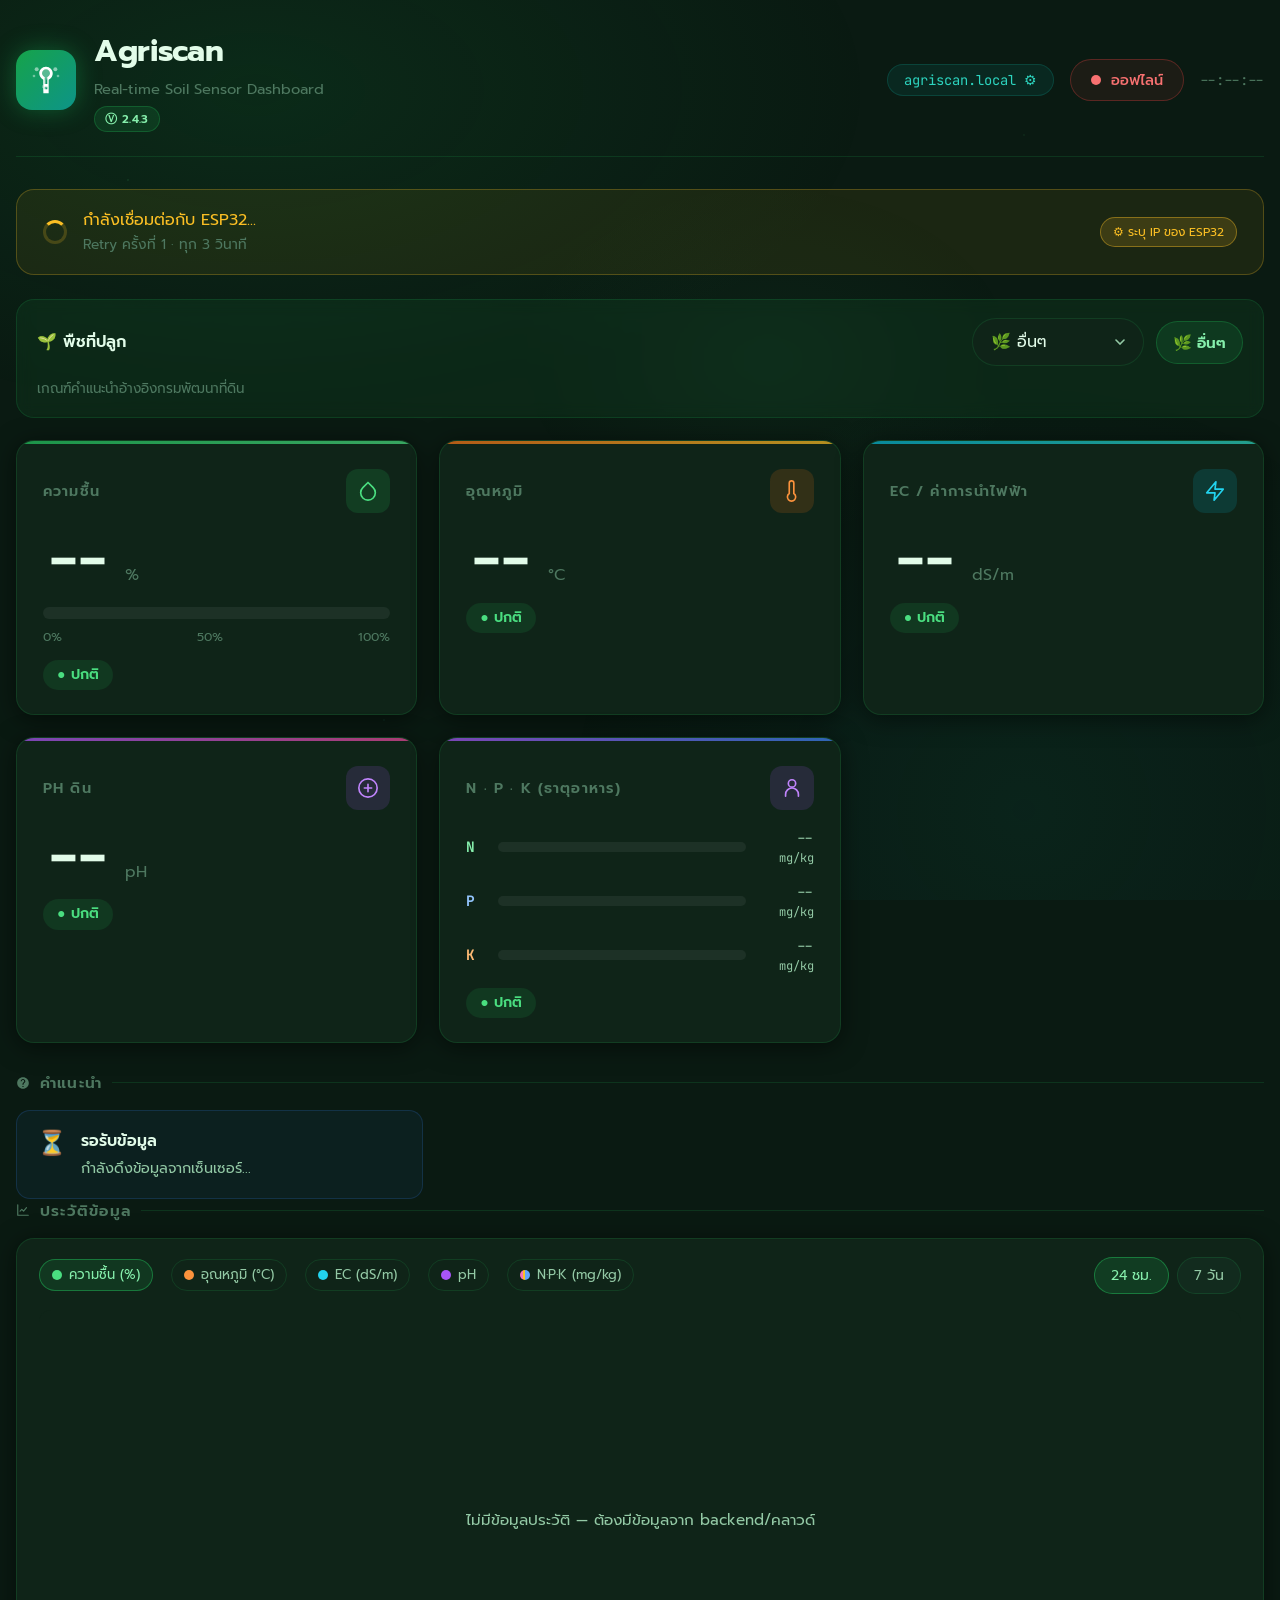
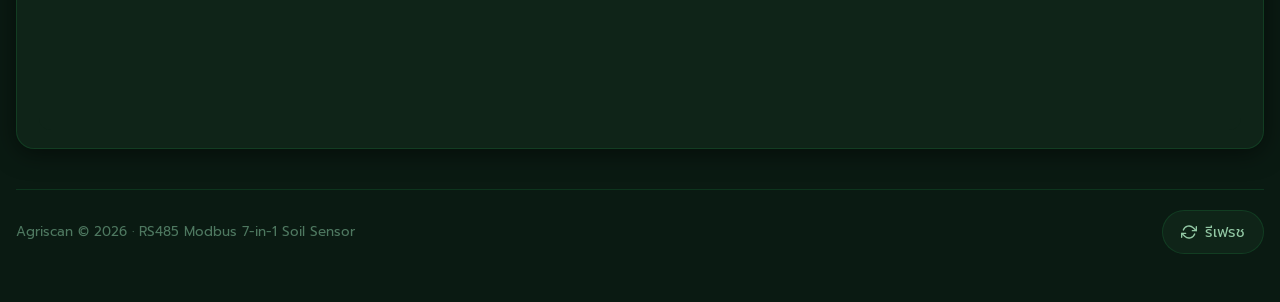
==== commit 00d91ce9: "2.4.3: ทำข้อความสถานะกราฟให้มองเห็น + กันค้างตอนวาดกราฟพัง" ====
--- a/dashboard/index.html
+++ b/dashboard/index.html
@@ -37,7 +37,7 @@
         <div class="header-title">
           <h1>Agriscan</h1>
           <p>Real-time Soil Sensor Dashboard</p>
-          <span class="version-badge">Ⓥ 2.4.2</span>
+          <span class="version-badge">Ⓥ 2.4.3</span>
         </div>
       </div>
 
--- a/dashboard/style.css
+++ b/dashboard/style.css
@@ -729,8 +729,8 @@
   display: flex;
   align-items: center;
   justify-content: center;
-  font-size: 0.9rem;
-  color: var(--text-muted);
+  font-size: 0.95rem;
+  color: var(--text-secondary);
   background: var(--bg-card);
   border-radius: 12px;
 }
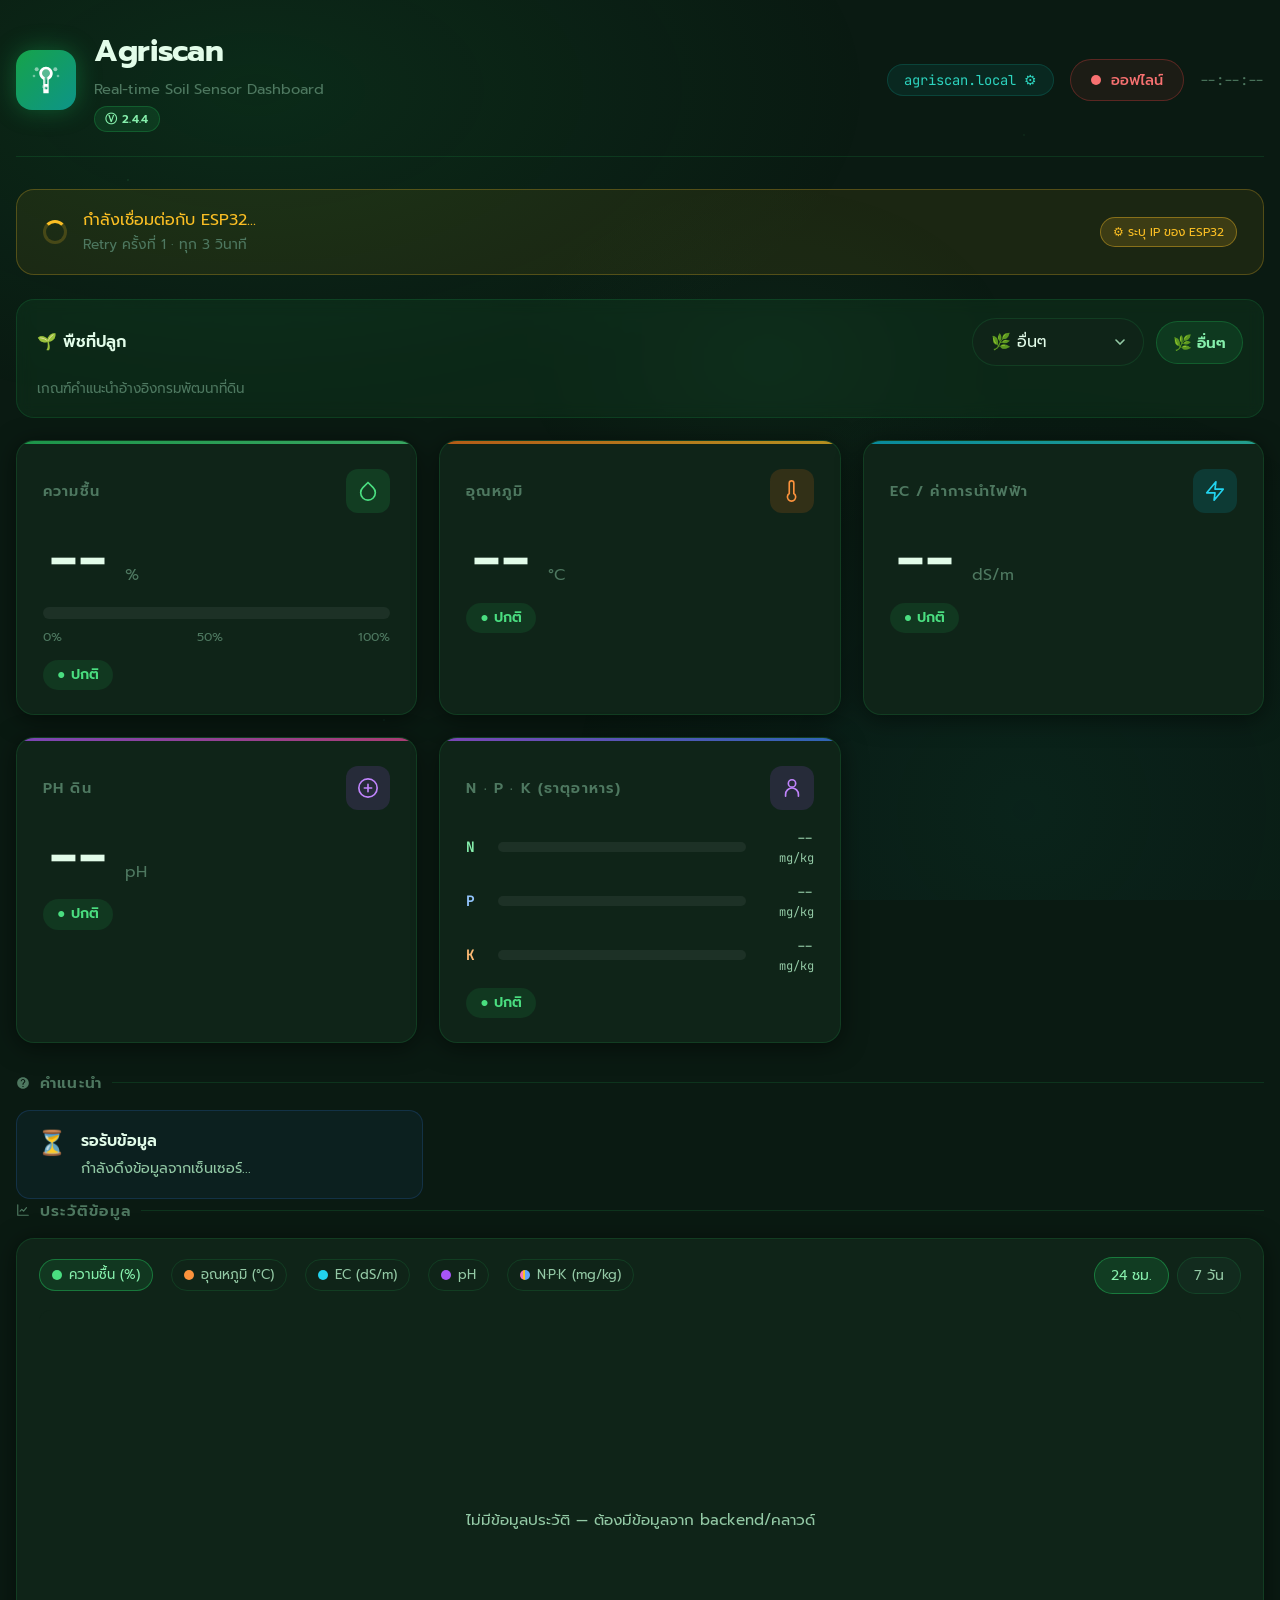
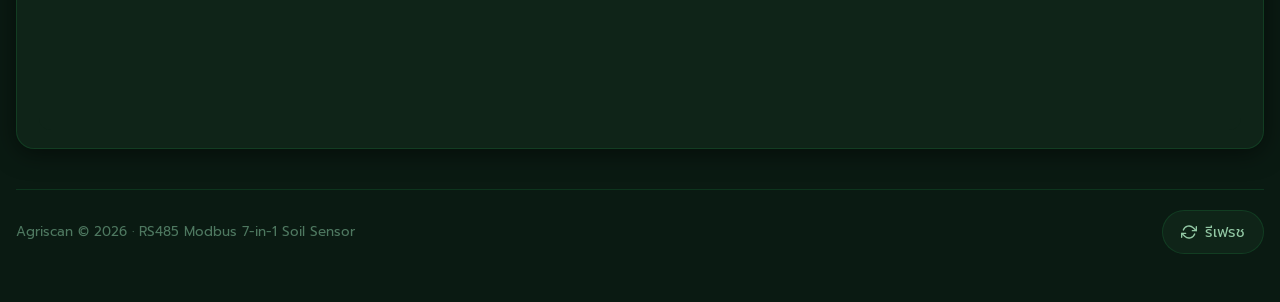
==== commit f3a9b83e: "2.4.4: ย้ายคลาวด์ URL จาก agriscan-v2 → agriscan-boat (ทุกจุด: dashboard/ESP32/เอกสาร)" ====
--- a/dashboard/index.html
+++ b/dashboard/index.html
@@ -37,7 +37,7 @@
         <div class="header-title">
           <h1>Agriscan</h1>
           <p>Real-time Soil Sensor Dashboard</p>
-          <span class="version-badge">Ⓥ 2.4.3</span>
+          <span class="version-badge">Ⓥ 2.4.4</span>
         </div>
       </div>
 
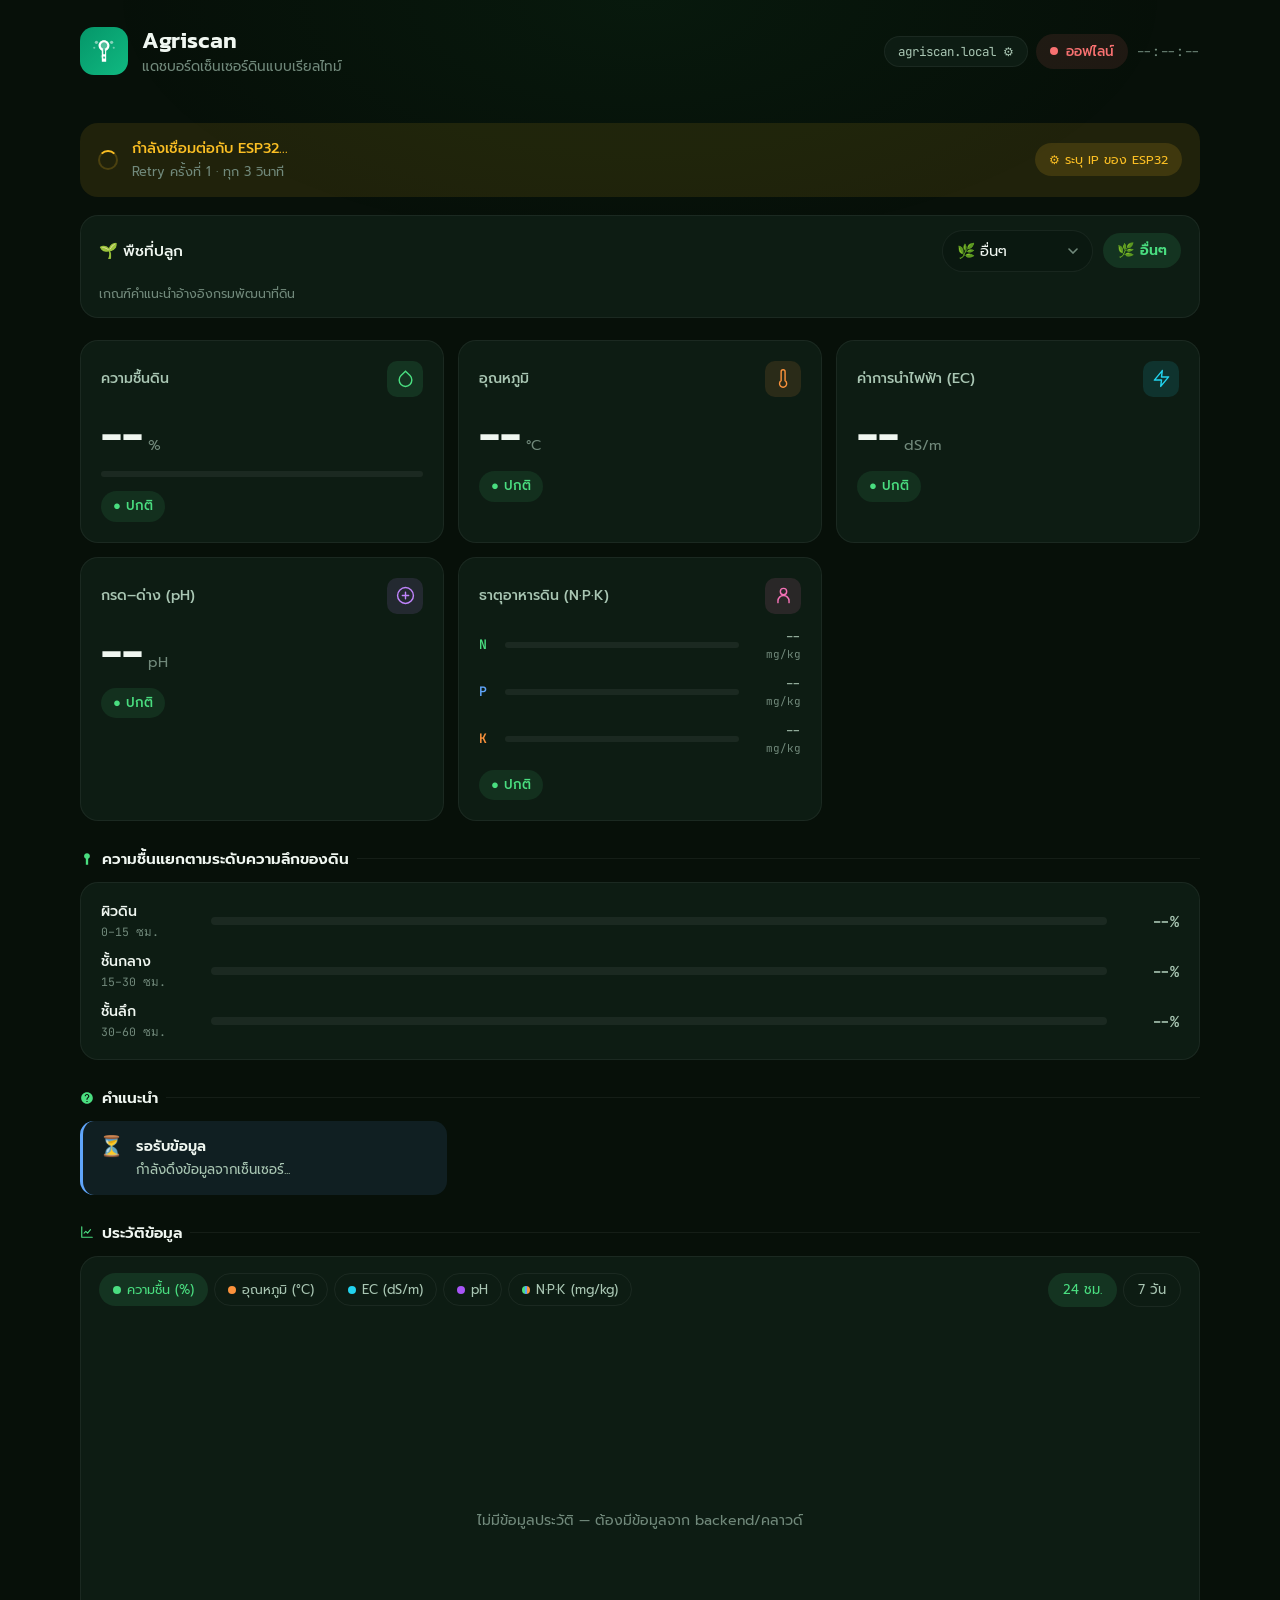
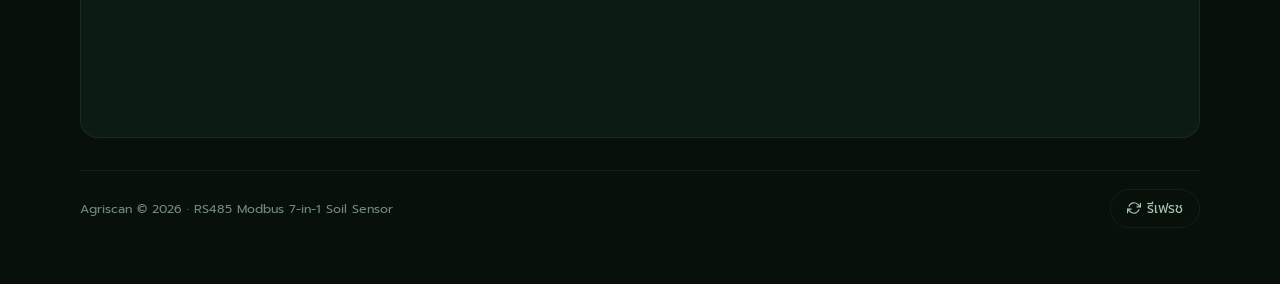
==== commit a723594a: "Redesign dashboard UI and add soil depth viz - Add Kanit as display font alongside Prompt - Replace " ====
--- a/dashboard/index.html
+++ b/dashboard/index.html
@@ -9,7 +9,7 @@
   <link rel="preconnect" href="https://fonts.googleapis.com" />
   <link rel="preconnect" href="https://fonts.gstatic.com" crossorigin />
   <link
-    href="https://fonts.googleapis.com/css2?family=Prompt:wght@300;400;500;600;700&family=JetBrains+Mono:wght@400;600&display=swap"
+    href="https://fonts.googleapis.com/css2?family=Kanit:wght@400;500;600;700&family=Prompt:wght@300;400;500;600;700&family=JetBrains+Mono:wght@400;600&display=swap"
     rel="stylesheet" />
   <link rel="stylesheet" href="style.css" />
 </head>
@@ -36,8 +36,7 @@
         </div>
         <div class="header-title">
           <h1>Agriscan</h1>
-          <p>Real-time Soil Sensor Dashboard</p>
-          <span class="version-badge">Ⓥ 2.4.4</span>
+          <p>แดชบอร์ดเซ็นเซอร์ดินแบบเรียลไทม์</p>
         </div>
       </div>
 
@@ -56,15 +55,12 @@
     <!-- ═══ CONNECTING BANNER ═══ -->
     <div class="connecting-banner" id="connecting-banner">
       <div class="connecting-spinner"></div>
-      <div
-        style="flex: 1; display: flex; align-items: center; justify-content: space-between; flex-wrap: wrap; gap: 8px;">
+      <div class="banner-body">
         <div>
           <p>กำลังเชื่อมต่อกับ ESP32...</p>
-          <small id="retry-count">กำลังลอง retry...</small>
-        </div>
-        <button onclick="changeIp()"
-          style="background: rgba(251,191,36,0.15); border: 1px solid rgba(251,191,36,0.4); color: var(--amber-400); padding: 5px 12px; border-radius: var(--radius-pill); cursor: pointer; font-size: 0.75rem; font-family: var(--font-body);">⚙
-          ระบุ IP ของ ESP32</button>
+          <small id="retry-count">กำลังลองใหม่...</small>
+        </div>
+        <button class="banner-btn" onclick="changeIp()">⚙ ระบุ IP ของ ESP32</button>
       </div>
     </div>
 
@@ -73,7 +69,7 @@
       <svg width="16" height="16" viewBox="0 0 24 24" fill="currentColor">
         <path d="M12 2C6.48 2 2 6.48 2 12s4.48 10 10 10 10-4.48 10-10S17.52 2 12 2zm1 15h-2v-6h2v6zm0-8h-2V7h2v2z" />
       </svg>
-      ⚙ แสดงข้อมูลจำลอง (Mock Data) — ESP32 ยังไม่ได้เชื่อมต่อ
+      แสดงข้อมูลจำลอง — ESP32 ยังไม่ได้เชื่อมต่อ
     </div>
 
     <!-- ═══ CROP SELECTOR ═══ -->
@@ -109,17 +105,17 @@
     <div class="cards-grid" id="cards-grid">
 
       <!-- Moisture -->
-      <div class="card" id="card-moisture" style="--card-accent: linear-gradient(90deg,#22c55e,#4ade80);">
-        <div class="card-header">
-          <span class="card-label">ความชื้น</span>
-          <div class="card-icon" style="--icon-bg: rgba(34,197,94,0.15);">
-            <svg viewBox="0 0 24 24" fill="none" stroke="#4ade80" stroke-width="1.8" stroke-linecap="round"
+      <div class="card" id="card-moisture">
+        <div class="card-header">
+          <span class="card-label">ความชื้นดิน</span>
+          <div class="card-icon icon-moisture">
+            <svg viewBox="0 0 24 24" fill="none" stroke="currentColor" stroke-width="1.8" stroke-linecap="round"
               stroke-linejoin="round">
               <path d="M12 2.69l5.66 5.66a8 8 0 1 1-11.31 0z" />
             </svg>
           </div>
         </div>
-        <div>
+        <div class="card-value-row">
           <span class="card-value" id="val-moisture">--</span>
           <span class="card-unit">%</span>
         </div>
@@ -127,27 +123,22 @@
           <div class="moisture-bar-track">
             <div class="moisture-bar-fill" id="bar-moisture" style="width: 0%;"></div>
           </div>
-          <div class="moisture-labels">
-            <span>0%</span>
-            <span>50%</span>
-            <span>100%</span>
-          </div>
         </div>
         <div class="card-status ok" id="status-moisture">● ปกติ</div>
       </div>
 
       <!-- Temperature -->
-      <div class="card" id="card-temp" style="--card-accent: linear-gradient(90deg,#f97316,#fbbf24);">
+      <div class="card" id="card-temp">
         <div class="card-header">
           <span class="card-label">อุณหภูมิ</span>
-          <div class="card-icon" style="--icon-bg: rgba(249,115,22,0.15);">
-            <svg viewBox="0 0 24 24" fill="none" stroke="#fb923c" stroke-width="1.8" stroke-linecap="round"
+          <div class="card-icon icon-temp">
+            <svg viewBox="0 0 24 24" fill="none" stroke="currentColor" stroke-width="1.8" stroke-linecap="round"
               stroke-linejoin="round">
               <path d="M14 14.76V3.5a2.5 2.5 0 0 0-5 0v11.26a4.5 4.5 0 1 0 5 0z" />
             </svg>
           </div>
         </div>
-        <div>
+        <div class="card-value-row">
           <span class="card-value" id="val-temperature">--</span>
           <span class="card-unit">°C</span>
         </div>
@@ -155,17 +146,17 @@
       </div>
 
       <!-- EC -->
-      <div class="card" id="card-ec" style="--card-accent: linear-gradient(90deg,#06b6d4,#2dd4bf);">
-        <div class="card-header">
-          <span class="card-label">EC / ค่าการนำไฟฟ้า</span>
-          <div class="card-icon" style="--icon-bg: rgba(6,182,212,0.15);">
-            <svg viewBox="0 0 24 24" fill="none" stroke="#22d3ee" stroke-width="1.8" stroke-linecap="round"
+      <div class="card" id="card-ec">
+        <div class="card-header">
+          <span class="card-label">ค่าการนำไฟฟ้า (EC)</span>
+          <div class="card-icon icon-ec">
+            <svg viewBox="0 0 24 24" fill="none" stroke="currentColor" stroke-width="1.8" stroke-linecap="round"
               stroke-linejoin="round">
               <polyline points="13 2 3 14 12 14 11 22 21 10 12 10 13 2" />
             </svg>
           </div>
         </div>
-        <div>
+        <div class="card-value-row">
           <span class="card-value" id="val-ec">--</span>
           <span class="card-unit">dS/m</span>
         </div>
@@ -173,18 +164,18 @@
       </div>
 
       <!-- pH -->
-      <div class="card" id="card-ph" style="--card-accent: linear-gradient(90deg,#a855f7,#ec4899);">
-        <div class="card-header">
-          <span class="card-label">pH ดิน</span>
-          <div class="card-icon" style="--icon-bg: rgba(168,85,247,0.15);">
-            <svg viewBox="0 0 24 24" fill="none" stroke="#c084fc" stroke-width="1.8" stroke-linecap="round"
+      <div class="card" id="card-ph">
+        <div class="card-header">
+          <span class="card-label">กรด–ด่าง (pH)</span>
+          <div class="card-icon icon-ph">
+            <svg viewBox="0 0 24 24" fill="none" stroke="currentColor" stroke-width="1.8" stroke-linecap="round"
               stroke-linejoin="round">
               <circle cx="12" cy="12" r="10" />
               <path d="M8 12h8M12 8v8" />
             </svg>
           </div>
         </div>
-        <div>
+        <div class="card-value-row">
           <span class="card-value" id="val-ph">--</span>
           <span class="card-unit">pH</span>
         </div>
@@ -194,9 +185,9 @@
       <!-- NPK -->
       <div class="card npk-card">
         <div class="card-header">
-          <span class="card-label">N · P · K (ธาตุอาหาร)</span>
-          <div class="card-icon" style="--icon-bg: rgba(168,85,247,0.15);">
-            <svg viewBox="0 0 24 24" fill="none" stroke="#c084fc" stroke-width="1.8" stroke-linecap="round"
+          <span class="card-label">ธาตุอาหารดิน (N·P·K)</span>
+          <div class="card-icon icon-npk">
+            <svg viewBox="0 0 24 24" fill="none" stroke="currentColor" stroke-width="1.8" stroke-linecap="round"
               stroke-linejoin="round">
               <circle cx="12" cy="7" r="4" />
               <path d="M5 21v-2a7 7 0 0 1 14 0v2" />
@@ -226,10 +217,50 @@
             <span class="npk-val" id="val-k">-- <small>mg/kg</small></span>
           </div>
         </div>
-        <div class="card-status ok" id="status-npk" style="margin-top:14px;">● ปกติ</div>
+        <div class="card-status ok npk-status" id="status-npk">● ปกติ</div>
       </div>
 
     </div><!-- /cards-grid -->
+
+    <!-- ═══ SOIL MOISTURE BY DEPTH ═══ -->
+    <div class="section-title">
+      <svg width="14" height="14" viewBox="0 0 24 24" fill="currentColor">
+        <path d="M12 2C9.24 2 7 4.24 7 7c0 2.09 1.24 3.88 3 4.73V22h4V11.73A4.996 4.996 0 0 0 17 7c0-2.76-2.24-5-5-5z"/>
+      </svg>
+      ความชื้นแยกตามระดับความลึกของดิน
+    </div>
+    <div class="soil-visual-card">
+      <div class="soil-layer" id="layer-surface">
+        <div class="layer-info">
+          <span class="layer-label">ผิวดิน</span>
+          <span class="layer-depth">0–15 ซม.</span>
+        </div>
+        <div class="layer-bar">
+          <div class="layer-bar-fill" id="bar-soil-surface" style="width:0%"></div>
+        </div>
+        <span class="layer-moisture" id="soil-surface">--%</span>
+      </div>
+      <div class="soil-layer" id="layer-mid">
+        <div class="layer-info">
+          <span class="layer-label">ชั้นกลาง</span>
+          <span class="layer-depth">15–30 ซม.</span>
+        </div>
+        <div class="layer-bar">
+          <div class="layer-bar-fill" id="bar-soil-mid" style="width:0%"></div>
+        </div>
+        <span class="layer-moisture" id="soil-mid">--%</span>
+      </div>
+      <div class="soil-layer" id="layer-deep">
+        <div class="layer-info">
+          <span class="layer-label">ชั้นลึก</span>
+          <span class="layer-depth">30–60 ซม.</span>
+        </div>
+        <div class="layer-bar">
+          <div class="layer-bar-fill" id="bar-soil-deep" style="width:0%"></div>
+        </div>
+        <span class="layer-moisture" id="soil-deep">--%</span>
+      </div>
+    </div>
 
     <!-- ═══ RECOMMENDATIONS ═══ -->
     <div class="section-title">
@@ -263,7 +294,7 @@
           <button type="button" class="metric-btn" data-metric="temperature" onclick="setChartMetric('temperature')"><i style="--lg:#fb923c;"></i>อุณหภูมิ (°C)</button>
           <button type="button" class="metric-btn" data-metric="ec" onclick="setChartMetric('ec')"><i style="--lg:#22d3ee;"></i>EC (dS/m)</button>
           <button type="button" class="metric-btn" data-metric="ph" onclick="setChartMetric('ph')"><i style="--lg:#a855f7;"></i>pH</button>
-          <button type="button" class="metric-btn" data-metric="npk" onclick="setChartMetric('npk')"><i style="--lg:#f472b6; background:linear-gradient(90deg,#f472b6 25%,#fbbf24 25% 50%,#60a5fa 50%);"></i>N·P·K (mg/kg)</button>
+          <button type="button" class="metric-btn" data-metric="npk" onclick="setChartMetric('npk')"><i style="--lg:#4ade80; background:linear-gradient(90deg,#4ade80 33%,#60a5fa 33% 66%,#fb923c 66%);"></i>N·P·K (mg/kg)</button>
         </div>
         <div class="history-range">
           <button class="range-btn active" data-hours="24" onclick="setHistoryRange(24)">24 ชม.</button>
--- a/dashboard/style.css
+++ b/dashboard/style.css
@@ -1,94 +1,99 @@
 /* ══════════════════════════════════════════════
-   Design Tokens
+   Agriscan Dashboard — Clean & Simple
+   Dark forest base · flat cards · clear hierarchy
+   อ่านง่าย เข้าใจง่าย: ตัวเลขใหญ่ สถานะชัดเจน ตกแต่งน้อย
 ══════════════════════════════════════════════ */
 :root {
-  --green-50:  #f0fdf4;
-  --green-100: #dcfce7;
-  --green-200: #bbf7d0;
-  --green-300: #86efac;
-  --green-400: #4ade80;
-  --green-500: #22c55e;
-  --green-600: #16a34a;
-  --green-700: #15803d;
-  --green-800: #166534;
-  --green-900: #14532d;
-  --green-950: #052e16;
-
-  --teal-400:  #2dd4bf;
-  --teal-500:  #14b8a6;
-  --teal-600:  #0d9488;
-
-  --amber-400: #fbbf24;
-  --amber-500: #f59e0b;
-
-  --red-400:   #f87171;
-  --red-500:   #ef4444;
-
-  --blue-400:  #60a5fa;
-  --blue-500:  #3b82f6;
-
-  --bg-base:      #0a1a12;
-  --bg-card:      #0f2418;
-  --bg-card-2:    #122b1e;
-  --bg-glass:     rgba(22, 101, 52, 0.18);
-  --border-dim:   rgba(34, 197, 94, 0.15);
-  --border-glow:  rgba(34, 197, 94, 0.45);
-
-  --text-primary:  #e2fce9;
-  --text-secondary:#93c9a5;
-  --text-muted:    #4e7860;
-
-  --shadow-glow:   0 0 32px rgba(34, 197, 94, 0.12);
-  --shadow-card:   0 4px 24px rgba(0,0,0,0.5);
-
-  --radius-card:  18px;
-  --radius-pill:  999px;
-
-  --font-body: 'Prompt', sans-serif;
-  --font-mono: 'JetBrains Mono', monospace;
+  /* ── Base ── */
+  --bg-base:        #071009;
+  --bg-card:        #0d1c13;
+  --bg-card-hover:  #10231a;
+  --bg-input:       #0a1810;
+
+  /* ── Borders ── */
+  --border-subtle:  rgba(255,255,255,0.06);
+  --border-default: rgba(52,211,153,0.22);
+  --border-focus:   rgba(52,211,153,0.55);
+
+  /* ── Text ── */
+  --text-1:  #f0f7f1;
+  --text-2:  #a9c6b3;
+  --text-3:  #71897b;
+
+  /* ── Sensor accents ── */
+  --moisture:  #4ade80;
+  --moisture-dim: rgba(74,222,128,0.12);
+  --temp:      #fb923c;
+  --temp-dim:  rgba(251,146,60,0.12);
+  --ec:        #22d3ee;
+  --ec-dim:    rgba(34,211,238,0.12);
+  --ph:        #c084fc;
+  --ph-dim:    rgba(192,132,252,0.12);
+  --npk:       #f472b6;
+  --npk-dim:   rgba(244,114,182,0.12);
+
+  /* ── Status ── */
+  --ok:     #4ade80;
+  --ok-dim: rgba(74,222,128,0.10);
+  --warn:   #fbbf24;
+  --warn-dim: rgba(251,191,36,0.10);
+  --alert:  #f87171;
+  --alert-dim: rgba(248,113,113,0.10);
+  --info:   #60a5fa;
+  --info-dim: rgba(96,165,250,0.10);
+
+  /* ── Radii ── */
+  --r-sm:  10px;
+  --r-md:  14px;
+  --r-lg:  18px;
+  --r-xl:  20px;
+  --r-pill: 9999px;
+
+  /* ── Typography ── */
+  --font-display: 'Kanit', sans-serif;
+  --font-body:    'Prompt', sans-serif;
+  --font-mono:    'JetBrains Mono', monospace;
 }
 
 /* ══════════════════════════════════════════════
    Reset & Base
 ══════════════════════════════════════════════ */
 *, *::before, *::after { box-sizing: border-box; margin: 0; padding: 0; }
-
-html { scroll-behavior: smooth; }
+html { scroll-behavior: smooth; -webkit-font-smoothing: antialiased; }
 
 body {
   font-family: var(--font-body);
   background: var(--bg-base);
-  color: var(--text-primary);
+  color: var(--text-1);
   min-height: 100vh;
   overflow-x: hidden;
 }
 
-/* Animated background */
+/* ── Soft ambient glow ── */
 body::before {
   content: '';
   position: fixed;
   inset: 0;
   background:
-    radial-gradient(ellipse 80% 60% at 20% 10%, rgba(22,163,74,0.12) 0%, transparent 60%),
-    radial-gradient(ellipse 60% 80% at 80% 90%, rgba(13,148,136,0.08) 0%, transparent 60%),
-    radial-gradient(ellipse 40% 40% at 60% 40%, rgba(74,222,128,0.04) 0%, transparent 50%);
+    radial-gradient(ellipse 60% 40% at 50% 0%, rgba(34,197,94,0.05) 0%, transparent 70%);
   pointer-events: none;
   z-index: 0;
 }
 
-/* Floating particles */
-body::after {
-  content: '';
-  position: fixed;
-  inset: 0;
-  background-image:
-    radial-gradient(1px 1px at 10% 20%, rgba(74,222,128,0.3) 0%, transparent 100%),
-    radial-gradient(1px 1px at 80% 15%, rgba(74,222,128,0.2) 0%, transparent 100%),
-    radial-gradient(1px 1px at 50% 60%, rgba(45,212,191,0.3) 0%, transparent 100%),
-    radial-gradient(1px 1px at 90% 70%, rgba(74,222,128,0.15) 0%, transparent 100%),
-    radial-gradient(1px 1px at 30% 80%, rgba(45,212,191,0.2) 0%, transparent 100%);
-  pointer-events: none;
-  z-index: 0;
+::selection { background: rgba(74,222,128,0.28); color: var(--text-1); }
+
+::-webkit-scrollbar { width: 10px; height: 10px; }
+::-webkit-scrollbar-track { background: var(--bg-base); }
+::-webkit-scrollbar-thumb {
+  background: rgba(255,255,255,0.10);
+  border-radius: var(--r-pill);
+  border: 2px solid var(--bg-base);
+}
+::-webkit-scrollbar-thumb:hover { background: rgba(255,255,255,0.18); }
+
+:focus-visible {
+  outline: 2px solid var(--border-focus);
+  outline-offset: 2px;
 }
 
 /* ══════════════════════════════════════════════
@@ -97,9 +102,9 @@
 .page-wrapper {
   position: relative;
   z-index: 1;
-  max-width: 1280px;
+  max-width: 1160px;
   margin: 0 auto;
-  padding: 0 16px 48px;
+  padding: 0 20px 56px;
 }
 
 /* ══════════════════════════════════════════════
@@ -110,801 +115,803 @@
   align-items: center;
   justify-content: space-between;
   flex-wrap: wrap;
-  gap: 18px;
-  padding: 28px 0 24px;
-  border-bottom: 1px solid var(--border-dim);
-  margin-bottom: 32px;
+  gap: 16px;
+  padding: 26px 0 22px;
+  margin-bottom: 24px;
 }
 
 .header-left {
   display: flex;
   align-items: center;
-  gap: 18px;
+  gap: 14px;
 }
 
 .logo-wrap {
-  width: 60px; height: 60px;
-  border-radius: 16px;
-  background: linear-gradient(135deg, var(--green-600), var(--teal-600));
+  width: 48px; height: 48px;
+  border-radius: var(--r-md);
+  background: linear-gradient(135deg, #059669 0%, #10b981 100%);
   display: grid;
   place-items: center;
-  box-shadow: 0 0 24px rgba(22,197,94,0.35);
   flex-shrink: 0;
 }
-
-.logo-wrap svg { width: 32px; height: 32px; fill: white; }
+.logo-wrap svg { width: 26px; height: 26px; fill: white; }
 
 .header-title h1 {
-  font-size: clamp(1.4rem, 4vw, 1.9rem);
-  font-weight: 700;
-  color: var(--text-primary);
-  letter-spacing: -0.3px;
+  font-family: var(--font-display);
+  font-size: 1.45rem;
+  font-weight: 600;
+  color: var(--text-1);
+  line-height: 1.2;
 }
 
 .header-title p {
-  font-size: 0.92rem;
-  color: var(--text-muted);
-  margin-top: 4px;
-}
-
-.version-badge {
-  display: inline-block;
-  font-size: 0.72rem;
-  font-weight: 600;
-  letter-spacing: 0.4px;
-  color: var(--green-300);
-  background: rgba(34,197,94,0.12);
-  border: 1px solid rgba(34,197,94,0.25);
-  border-radius: var(--radius-pill);
-  padding: 3px 10px;
-  margin-top: 6px;
-  width: fit-content;
+  font-size: 0.85rem;
+  color: var(--text-3);
+  margin-top: 2px;
 }
 
 .header-right {
   display: flex;
   align-items: center;
-  gap: 16px;
+  gap: 8px;
   flex-wrap: wrap;
 }
 
-/* Status badge */
+/* ── Status badge ── */
 .status-badge {
   display: flex;
   align-items: center;
-  gap: 10px;
-  padding: 9px 20px;
-  border-radius: var(--radius-pill);
-  border: 1px solid var(--border-dim);
-  background: var(--bg-card);
-  font-size: 0.9rem;
+  gap: 8px;
+  padding: 7px 14px;
+  border-radius: var(--r-pill);
+  font-size: 0.84rem;
   font-weight: 500;
-  transition: all 0.4s ease;
-}
-
+  transition: all 0.3s ease;
+}
 .status-badge.online {
-  border-color: rgba(34,197,94,0.4);
-  background: rgba(22,101,52,0.35);
-  color: var(--green-300);
-}
-
+  background: var(--ok-dim);
+  color: var(--ok);
+}
 .status-badge.offline {
-  border-color: rgba(239,68,68,0.3);
-  background: rgba(239,68,68,0.08);
-  color: var(--red-400);
-}
-
-.status-badge.connecting {
-  border-color: rgba(251,191,36,0.3);
-  background: rgba(251,191,36,0.06);
-  color: var(--amber-400);
-}
-
+  background: var(--alert-dim);
+  color: var(--alert);
+}
+.status-badge.connecting,
 .status-badge.stale {
-  border-color: rgba(251,191,36,0.4);
-  background: rgba(251,191,36,0.1);
-  color: var(--amber-400);
+  background: var(--warn-dim);
+  color: var(--warn);
 }
 
 .status-dot {
-  width: 10px; height: 10px;
+  width: 8px; height: 8px;
   border-radius: 50%;
   background: currentColor;
   flex-shrink: 0;
 }
-
-.status-badge.online .status-dot  { animation: pulse-dot 2s infinite; }
-.status-badge.connecting .status-dot { animation: blink-dot 0.8s infinite; }
-.status-badge.stale .status-dot    { animation: blink-dot 0.8s infinite; }
+.status-badge.online .status-dot { animation: pulse-dot 2s infinite; }
+.status-badge.connecting .status-dot,
+.status-badge.stale .status-dot  { animation: blink-dot 1s infinite; }
 
 @keyframes pulse-dot {
-  0%, 100% { opacity: 1; box-shadow: 0 0 0 0 rgba(34,197,94,0.5); }
-  50% { opacity: 0.8; box-shadow: 0 0 0 5px rgba(34,197,94,0); }
+  0%, 100% { opacity: 1; box-shadow: 0 0 0 0 rgba(74,222,128,0.35); }
+  50%      { opacity: 0.7; box-shadow: 0 0 0 5px rgba(74,222,128,0); }
 }
 @keyframes blink-dot {
   0%, 100% { opacity: 1; }
-  50% { opacity: 0.2; }
-}
-
-/* Last update */
+  50%      { opacity: 0.25; }
+}
+
 .last-update {
-  font-size: 0.88rem;
-  color: var(--text-muted);
+  font-size: 0.82rem;
+  color: var(--text-3);
   font-family: var(--font-mono);
 }
 
-/* IP badge */
+/* ── IP badge ── */
 .ip-badge {
-  font-size: 0.86rem;
+  font-size: 0.78rem;
   font-family: var(--font-mono);
-  color: var(--teal-400);
-  background: rgba(13,148,136,0.12);
-  border: 1px solid rgba(13,148,136,0.25);
-  padding: 6px 16px;
-  border-radius: var(--radius-pill);
+  color: var(--text-2);
+  background: var(--bg-card);
+  border: 1px solid var(--border-subtle);
+  padding: 6px 13px;
+  border-radius: var(--r-pill);
   cursor: pointer;
-  transition: all 0.2s ease;
-  display: inline-flex;
-  align-items: center;
-  gap: 8px;
+  transition: all 0.15s ease;
 }
 .ip-badge:hover {
-  background: rgba(13,148,136,0.25);
-  border-color: var(--teal-400);
-}
-
-/* Data source badge — บอกว่าได้ข้อมูลจากไหน + อายุข้อมูล */
+  color: var(--text-1);
+  border-color: var(--border-default);
+}
+
+/* ── Source badge ── */
 .source-badge {
   display: none;
   align-items: center;
-  gap: 8px;
-  padding: 6px 16px;
-  border-radius: var(--radius-pill);
-  font-size: 0.86rem;
+  gap: 6px;
+  padding: 6px 12px;
+  border-radius: var(--r-pill);
+  font-size: 0.78rem;
   font-weight: 500;
-  border: 1px solid;
   white-space: nowrap;
 }
 .source-badge.fresh {
   display: inline-flex;
-  border-color: rgba(34,197,94,0.35);
-  background: rgba(34,197,94,0.1);
-  color: var(--green-300);
+  background: var(--ok-dim);
+  color: var(--ok);
 }
 .source-badge.stale {
   display: inline-flex;
-  border-color: rgba(251,191,36,0.4);
-  background: rgba(251,191,36,0.1);
-  color: var(--amber-400);
-}
-
-/* ══════════════════════════════════════════════
-   Connecting overlay
+  background: var(--warn-dim);
+  color: var(--warn);
+}
+
+/* ══════════════════════════════════════════════
+   Banners (connecting / mock)
 ══════════════════════════════════════════════ */
 .connecting-banner {
   display: none;
   align-items: center;
-  gap: 16px;
-  padding: 18px 26px;
-  border-radius: var(--radius-card);
-  background: rgba(251,191,36,0.07);
-  border: 1px solid rgba(251,191,36,0.25);
-  margin-bottom: 24px;
+  gap: 14px;
+  padding: 14px 18px;
+  border-radius: var(--r-lg);
+  background: var(--warn-dim);
+  margin-bottom: 18px;
   animation: slide-down 0.3s ease;
 }
 .connecting-banner.visible { display: flex; }
 
 @keyframes slide-down {
-  from { opacity: 0; transform: translateY(-8px); }
+  from { opacity: 0; transform: translateY(-6px); }
   to   { opacity: 1; transform: translateY(0); }
 }
 
 .connecting-spinner {
-  width: 24px; height: 24px;
-  border: 3px solid rgba(251,191,36,0.2);
-  border-top-color: var(--amber-400);
+  width: 20px; height: 20px;
+  border: 2.5px solid rgba(251,191,36,0.2);
+  border-top-color: var(--warn);
   border-radius: 50%;
-  animation: spin 0.8s linear infinite;
+  animation: spin 0.7s linear infinite;
   flex-shrink: 0;
 }
 @keyframes spin { to { transform: rotate(360deg); } }
 
-.connecting-banner p { font-size: 1rem; color: var(--amber-400); }
-.connecting-banner small { font-size: 0.86rem; color: var(--text-muted); }
-
-/* ══════════════════════════════════════════════
-   Cards Grid
+.banner-body {
+  flex: 1;
+  display: flex;
+  align-items: center;
+  justify-content: space-between;
+  flex-wrap: wrap;
+  gap: 8px;
+}
+
+.connecting-banner p { font-size: 0.9rem; color: var(--warn); font-weight: 500; }
+.connecting-banner small { font-size: 0.8rem; color: var(--text-3); }
+
+.banner-btn {
+  background: rgba(251,191,36,0.14);
+  border: none;
+  color: var(--warn);
+  padding: 7px 14px;
+  border-radius: var(--r-pill);
+  cursor: pointer;
+  font-size: 0.78rem;
+  font-family: var(--font-body);
+  transition: background 0.15s ease;
+}
+.banner-btn:hover { background: rgba(251,191,36,0.24); }
+
+.mock-banner {
+  display: none;
+  padding: 11px 16px;
+  border-radius: var(--r-md);
+  background: var(--info-dim);
+  font-size: 0.85rem;
+  color: var(--info);
+  margin-bottom: 18px;
+  align-items: center;
+  gap: 8px;
+}
+.mock-banner.visible { display: flex; }
+
+/* ══════════════════════════════════════════════
+   Crop Selector
+══════════════════════════════════════════════ */
+.crop-selector {
+  display: flex;
+  align-items: center;
+  justify-content: space-between;
+  flex-wrap: wrap;
+  gap: 12px;
+  padding: 14px 18px;
+  margin-bottom: 22px;
+  border-radius: var(--r-lg);
+  background: var(--bg-card);
+  border: 1px solid var(--border-subtle);
+}
+
+.crop-selector-label {
+  font-size: 0.95rem;
+  font-weight: 500;
+  color: var(--text-1);
+}
+
+.crop-selector-controls {
+  display: flex;
+  align-items: center;
+  gap: 10px;
+}
+
+.crop-selector select {
+  appearance: none;
+  padding: 9px 38px 9px 14px;
+  border-radius: var(--r-pill);
+  border: 1px solid var(--border-subtle);
+  background: var(--bg-input) url("data:image/svg+xml;charset=utf-8,%3Csvg xmlns='http://www.w3.org/2000/svg' width='10' height='6'%3E%3Cpath d='M1 1l4 4 4-4' stroke='%2371897b' stroke-width='1.6' fill='none' stroke-linecap='round'/%3E%3C/svg%3E") no-repeat right 14px center;
+  color: var(--text-1);
+  font-family: var(--font-body);
+  font-size: 0.92rem;
+  cursor: pointer;
+  transition: border-color 0.15s ease;
+}
+.crop-selector select:hover { border-color: var(--border-default); }
+.crop-selector select:focus {
+  outline: none;
+  border-color: var(--border-focus);
+}
+.crop-selector select option {
+  background: var(--bg-input);
+  color: var(--text-1);
+}
+
+.crop-badge {
+  font-size: 0.88rem;
+  font-weight: 600;
+  color: var(--moisture);
+  padding: 7px 14px;
+  border-radius: var(--r-pill);
+  background: var(--moisture-dim);
+  white-space: nowrap;
+}
+
+.crop-selector-hint {
+  width: 100%;
+  font-size: 0.78rem;
+  color: var(--text-3);
+}
+
+/* ══════════════════════════════════════════════
+   Sensor Cards
 ══════════════════════════════════════════════ */
 .cards-grid {
   display: grid;
-  grid-template-columns: repeat(auto-fill, minmax(300px, 1fr));
-  gap: 22px;
-  margin-bottom: 28px;
-}
-
-/* ── Base card ── */
+  grid-template-columns: repeat(auto-fill, minmax(280px, 1fr));
+  gap: 14px;
+  margin-bottom: 26px;
+}
+
 .card {
   background: var(--bg-card);
-  border: 1px solid var(--border-dim);
-  border-radius: var(--radius-card);
-  padding: 28px 26px 24px;
-  box-shadow: var(--shadow-card);
-  transition: transform 0.25s ease, box-shadow 0.25s ease, border-color 0.25s ease;
-  position: relative;
-  overflow: hidden;
-}
-
-.card::before {
-  content: '';
-  position: absolute;
-  top: 0; left: 0; right: 0;
-  height: 3px;
-  background: var(--card-accent, linear-gradient(90deg, var(--green-500), var(--teal-500)));
-  opacity: 0.7;
-  transition: opacity 0.25s;
+  border: 1px solid var(--border-subtle);
+  border-radius: var(--r-lg);
+  padding: 20px;
+  transition: background 0.15s ease, border-color 0.15s ease;
 }
 
 .card:hover {
-  transform: translateY(-4px);
-  box-shadow: var(--shadow-card), 0 0 28px rgba(34,197,94,0.1);
-  border-color: var(--border-glow);
-}
-.card:hover::before { opacity: 1; }
-
-/* ── Card header ── */
+  background: var(--bg-card-hover);
+  border-color: var(--border-default);
+}
+
 .card-header {
   display: flex;
   align-items: center;
   justify-content: space-between;
-  margin-bottom: 18px;
+  gap: 10px;
+  margin-bottom: 14px;
 }
 
 .card-label {
-  font-size: 0.9rem;
-  font-weight: 600;
-  letter-spacing: 0.08em;
-  text-transform: uppercase;
-  color: var(--text-muted);
-}
-
+  font-size: 0.88rem;
+  font-weight: 500;
+  color: var(--text-2);
+}
+
+/* ── Icon tiles (color = metric identity) ── */
 .card-icon {
-  width: 44px; height: 44px;
-  border-radius: 12px;
+  width: 36px; height: 36px;
+  border-radius: var(--r-sm);
   display: grid;
   place-items: center;
-  background: var(--icon-bg, rgba(34,197,94,0.12));
   flex-shrink: 0;
 }
-.card-icon svg { width: 22px; height: 22px; }
-
-/* ── Card value ── */
+.card-icon svg { width: 19px; height: 19px; }
+
+.icon-moisture { color: var(--moisture); background: var(--moisture-dim); }
+.icon-temp     { color: var(--temp);     background: var(--temp-dim);     }
+.icon-ec       { color: var(--ec);       background: var(--ec-dim);       }
+.icon-ph       { color: var(--ph);       background: var(--ph-dim);       }
+.icon-npk      { color: var(--npk);      background: var(--npk-dim);      }
+
+.npk-card .card-icon { color: var(--npk); background: var(--npk-dim); }
+
+/* ── Value ── */
+.card-value-row {
+  display: flex;
+  align-items: baseline;
+  gap: 5px;
+}
+
 .card-value {
-  font-size: clamp(2.7rem, 6vw, 3.6rem);
-  font-weight: 700;
+  font-family: var(--font-display);
+  font-size: clamp(2.4rem, 5vw, 2.9rem);
+  font-weight: 600;
   line-height: 1;
-  font-family: var(--font-mono);
-  color: var(--text-primary);
-  transition: color 0.4s ease;
+  color: var(--text-1);
 }
 
 .card-unit {
-  font-size: 1rem;
-  color: var(--text-muted);
-  font-family: var(--font-body);
+  font-size: 0.9rem;
+  color: var(--text-3);
   font-weight: 400;
-  margin-left: 6px;
 }
 
 /* ── Status chip ── */
 .card-status {
   display: inline-flex;
   align-items: center;
-  gap: 7px;
-  font-size: 0.88rem;
-  font-weight: 600;
-  padding: 6px 14px;
-  border-radius: var(--radius-pill);
+  gap: 6px;
+  font-size: 0.82rem;
+  font-weight: 500;
+  padding: 6px 12px;
+  border-radius: var(--r-pill);
   margin-top: 14px;
-  transition: all 0.4s ease;
-  line-height: 1.3;
-}
-.card-status.ok     { background: rgba(34,197,94,0.12); color: var(--green-400); }
-.card-status.warn   { background: rgba(251,191,36,0.12); color: var(--amber-400); }
-.card-status.alert  { background: rgba(239,68,68,0.12); color: var(--red-400); }
-
-/* ── Progress bar (moisture) ── */
-.moisture-bar-wrap {
-  margin-top: 18px;
-}
+  line-height: 1.4;
+  transition: all 0.3s ease;
+}
+.card-status.ok     { background: var(--ok-dim);    color: var(--ok); }
+.card-status.warn   { background: var(--warn-dim);  color: var(--warn); }
+.card-status.alert  { background: var(--alert-dim); color: var(--alert); }
+
+.npk-card .card-status { margin-top: 14px; }
+
+/* ── Moisture bar ── */
+.moisture-bar-wrap { margin-top: 14px; }
 
 .moisture-bar-track {
-  height: 12px;
+  height: 6px;
   background: rgba(255,255,255,0.06);
-  border-radius: var(--radius-pill);
+  border-radius: var(--r-pill);
   overflow: hidden;
 }
 
 .moisture-bar-fill {
   height: 100%;
-  border-radius: var(--radius-pill);
-  background: var(--bar-color, var(--green-500));
-  transition: width 0.8s cubic-bezier(0.4,0,0.2,1), background 0.5s ease;
-  box-shadow: 0 0 8px var(--bar-color, var(--green-500));
-}
-
-.moisture-labels {
-  display: flex;
-  justify-content: space-between;
-  margin-top: 8px;
-}
-.moisture-labels span {
-  font-size: 0.78rem;
-  color: var(--text-muted);
+  border-radius: var(--r-pill);
+  background: var(--bar-color, var(--moisture));
+  transition: width 0.8s cubic-bezier(0.4,0,0.2,1), background 0.4s ease;
 }
 
 /* ── NPK card ── */
-.npk-card { --card-accent: linear-gradient(90deg, #a855f7, #3b82f6); }
-.npk-card .card-icon { --icon-bg: rgba(168,85,247,0.15); }
-
-.npk-bars { margin-top: 18px; display: flex; flex-direction: column; gap: 16px; }
+.npk-bars { margin-top: 2px; display: flex; flex-direction: column; gap: 13px; }
 
 .npk-row {
   display: flex;
   align-items: center;
-  gap: 12px;
+  gap: 10px;
 }
 
 .npk-label {
-  font-size: 0.9rem;
-  font-weight: 700;
-  width: 20px;
+  font-size: 0.82rem;
+  font-weight: 600;
+  width: 16px;
   flex-shrink: 0;
   font-family: var(--font-mono);
 }
-.npk-label.n { color: #86efac; }
-.npk-label.p { color: #93c5fd; }
-.npk-label.k { color: #fdba74; }
+.npk-label.n { color: #4ade80; }
+.npk-label.p { color: #60a5fa; }
+.npk-label.k { color: #fb923c; }
 
 .npk-track {
   flex: 1;
-  height: 10px;
+  height: 6px;
   background: rgba(255,255,255,0.06);
-  border-radius: var(--radius-pill);
+  border-radius: var(--r-pill);
   overflow: hidden;
 }
 
 .npk-fill {
   height: 100%;
-  border-radius: var(--radius-pill);
+  border-radius: var(--r-pill);
   transition: width 0.8s cubic-bezier(0.4,0,0.2,1);
 }
-.npk-fill.n { background: linear-gradient(90deg, #22c55e, #86efac); }
-.npk-fill.p { background: linear-gradient(90deg, #3b82f6, #93c5fd); }
-.npk-fill.k { background: linear-gradient(90deg, #f97316, #fdba74); }
+.npk-fill.n { background: #4ade80; }
+.npk-fill.p { background: #60a5fa; }
+.npk-fill.k { background: #fb923c; }
 
 .npk-val {
-  font-size: 0.9rem;
+  font-size: 0.82rem;
   font-family: var(--font-mono);
-  color: var(--text-secondary);
-  width: 56px;
+  color: var(--text-2);
+  width: 52px;
   text-align: right;
   flex-shrink: 0;
 }
-
-/* ══════════════════════════════════════════════
-   Crop selector
-══════════════════════════════════════════════ */
-.crop-selector {
-  display: flex;
-  align-items: center;
-  justify-content: space-between;
-  flex-wrap: wrap;
-  gap: 12px;
-  padding: 18px 20px;
-  margin-bottom: 22px;
-  border-radius: var(--radius-card);
-  background: var(--bg-glass);
-  border: 1px solid var(--border-dim);
-  backdrop-filter: blur(8px);
-}
-
-.crop-selector-label {
-  font-size: 1rem;
-  font-weight: 600;
-  color: var(--text-primary);
-}
-
-.crop-selector-controls {
-  display: flex;
-  align-items: center;
-  gap: 12px;
-}
-
-.crop-selector select {
-  appearance: none;
-  padding: 11px 44px 11px 18px;
-  border-radius: var(--radius-pill);
-  border: 1px solid var(--border-dim);
-  background: var(--bg-card) url("data:image/svg+xml;charset=utf-8,%3Csvg xmlns='http://www.w3.org/2000/svg' width='10' height='6'%3E%3Cpath d='M1 1l4 4 4-4' stroke='%2393c9a5' stroke-width='1.6' fill='none' stroke-linecap='round'/%3E%3C/svg%3E") no-repeat right 18px center;
-  color: var(--text-primary);
-  font-family: var(--font-body);
-  font-size: 1rem;
-  cursor: pointer;
-  transition: border-color 0.2s ease;
-}
-.crop-selector select:hover {
-  border-color: var(--border-glow);
-}
-.crop-selector select:focus {
-  outline: none;
-  border-color: var(--border-glow);
-  box-shadow: 0 0 0 3px rgba(34,197,94,0.15);
-}
-.crop-selector select option {
-  background: var(--bg-card-2);
-  color: var(--text-primary);
-}
-
-.crop-badge {
-  font-size: 0.95rem;
-  font-weight: 600;
-  color: var(--green-300);
-  padding: 9px 16px;
-  border-radius: var(--radius-pill);
-  background: rgba(34,197,94,0.12);
-  border: 1px solid rgba(34,197,94,0.25);
-  white-space: nowrap;
-}
-
-.crop-selector-hint {
-  width: 100%;
-  font-size: 0.84rem;
-  color: var(--text-muted);
-}
-
-/* ══════════════════════════════════════════════
-   Recommendations
+.npk-val small { font-size: 0.68rem; color: var(--text-3); }
+
+/* ══════════════════════════════════════════════
+   Section Titles
 ══════════════════════════════════════════════ */
 .section-title {
   font-size: 0.95rem;
   font-weight: 600;
-  letter-spacing: 0.08em;
-  text-transform: uppercase;
-  color: var(--text-muted);
-  margin-bottom: 16px;
-  display: flex;
-  align-items: center;
-  gap: 10px;
-}
+  color: var(--text-1);
+  margin-bottom: 12px;
+  display: flex;
+  align-items: center;
+  gap: 8px;
+}
+.section-title svg { color: var(--moisture); flex-shrink: 0; }
 .section-title::after {
   content: '';
   flex: 1;
   height: 1px;
-  background: var(--border-dim);
-}
-
+  background: var(--border-subtle);
+}
+
+/* ══════════════════════════════════════════════
+   Soil Moisture by Depth
+   แถวละ 1 ชั้นดิน: ชื่อ | แถบความชื้น | % — อ่านจบในแวบเดียว
+   สีตามระดับ: แห้ง <30% (เหลือง) · ชื้น 30–70% (เขียว) · แฉะ >70% (ฟ้า)
+══════════════════════════════════════════════ */
+.soil-visual-card {
+  display: flex;
+  flex-direction: column;
+  gap: 10px;
+  background: var(--bg-card);
+  border: 1px solid var(--border-subtle);
+  border-radius: var(--r-lg);
+  padding: 18px 20px;
+  margin-bottom: 26px;
+}
+
+.soil-layer {
+  display: flex;
+  align-items: center;
+  gap: 14px;
+}
+
+.layer-info {
+  display: flex;
+  flex-direction: column;
+  gap: 1px;
+  width: 96px;
+  flex-shrink: 0;
+}
+
+.layer-label {
+  font-size: 0.88rem;
+  font-weight: 500;
+  color: var(--text-1);
+}
+
+.layer-depth {
+  font-size: 0.72rem;
+  color: var(--text-3);
+  font-family: var(--font-mono);
+}
+
+.layer-bar {
+  flex: 1;
+  height: 8px;
+  background: rgba(255,255,255,0.06);
+  border-radius: var(--r-pill);
+  overflow: hidden;
+}
+
+.layer-bar-fill {
+  height: 100%;
+  border-radius: var(--r-pill);
+  background: var(--level-color, var(--text-3));
+  transition: width 0.8s cubic-bezier(0.4,0,0.2,1), background 0.5s ease;
+}
+
+.layer-moisture {
+  font-size: 0.95rem;
+  font-weight: 600;
+  font-family: var(--font-mono);
+  color: var(--level-color, var(--text-2));
+  width: 58px;
+  text-align: right;
+  flex-shrink: 0;
+  transition: color 0.5s ease;
+}
+
+.soil-layer[data-level="dry"]   { --level-color: var(--warn); }
+.soil-layer[data-level="moist"] { --level-color: var(--ok);   }
+.soil-layer[data-level="wet"]   { --level-color: var(--ec);   }
+
+/* ══════════════════════════════════════════════
+   Recommendations
+══════════════════════════════════════════════ */
 .rec-grid {
   display: grid;
-  grid-template-columns: repeat(auto-fill, minmax(320px, 1fr));
-  gap: 14px;
+  grid-template-columns: repeat(auto-fill, minmax(300px, 1fr));
+  gap: 10px;
+  margin-bottom: 26px;
 }
 
 .rec-item {
   display: flex;
   align-items: flex-start;
-  gap: 14px;
-  padding: 18px 20px;
-  border-radius: 14px;
-  border: 1px solid transparent;
-  transition: transform 0.2s ease;
-}
-.rec-item:hover { transform: translateX(3px); }
-
-.rec-item.ok      { background: rgba(34,197,94,0.06);  border-color: rgba(34,197,94,0.15);  }
-.rec-item.warn    { background: rgba(251,191,36,0.06); border-color: rgba(251,191,36,0.2);  }
-.rec-item.alert   { background: rgba(239,68,68,0.06);  border-color: rgba(239,68,68,0.18);  }
-.rec-item.info    { background: rgba(59,130,246,0.06); border-color: rgba(59,130,246,0.18); }
+  gap: 12px;
+  padding: 14px 16px;
+  border-radius: var(--r-md);
+  border-left: 3px solid transparent;
+}
+
+.rec-item.ok    { background: var(--ok-dim);    border-left-color: var(--ok);    }
+.rec-item.warn  { background: var(--warn-dim);  border-left-color: var(--warn);  }
+.rec-item.alert { background: var(--alert-dim); border-left-color: var(--alert); }
+.rec-item.info  { background: var(--info-dim);  border-left-color: var(--info);  }
 
 .rec-icon {
-  font-size: 1.5rem;
+  font-size: 1.25rem;
   line-height: 1;
   flex-shrink: 0;
-  margin-top: 2px;
-}
-
-.rec-content { flex: 1; }
+  margin-top: 1px;
+}
+
+.rec-content { flex: 1; min-width: 0; }
 
 .rec-title {
-  font-size: 0.98rem;
+  font-size: 0.9rem;
   font-weight: 600;
-  color: var(--text-primary);
-  margin-bottom: 4px;
+  color: var(--text-1);
+  margin-bottom: 3px;
 }
 
 .rec-desc {
-  font-size: 0.9rem;
-  color: var(--text-secondary);
+  font-size: 0.83rem;
+  color: var(--text-2);
   line-height: 1.55;
 }
 
 /* ══════════════════════════════════════════════
-   History chart
+   History Chart
 ══════════════════════════════════════════════ */
 .history-card {
   background: var(--bg-card);
-  border: 1px solid var(--border-dim);
-  border-radius: var(--radius-card);
-  padding: 18px 22px;
-  margin-bottom: 28px;
-  box-shadow: var(--shadow-card);
+  border: 1px solid var(--border-subtle);
+  border-radius: var(--r-lg);
+  padding: 16px 18px;
+  margin-bottom: 26px;
 }
 
 .history-toolbar {
+  display: flex;
+  align-items: center;
+  justify-content: space-between;
+  flex-wrap: wrap;
+  gap: 10px;
+  margin-bottom: 14px;
+}
+
+.history-legend {
+  display: flex;
+  flex-wrap: wrap;
+  gap: 6px;
+}
+
+.metric-btn {
+  display: inline-flex;
+  align-items: center;
+  gap: 6px;
+  font-size: 0.8rem;
+  color: var(--text-2);
+  background: transparent;
+  border: 1px solid var(--border-subtle);
+  border-radius: var(--r-pill);
+  padding: 6px 13px;
+  font-family: var(--font-body);
+  cursor: pointer;
+  transition: all 0.15s ease;
+}
+.metric-btn i {
+  width: 8px; height: 8px;
+  border-radius: 50%;
+  background: var(--lg, var(--moisture));
+  display: inline-block;
+  flex-shrink: 0;
+}
+.metric-btn:hover {
+  border-color: var(--border-default);
+  color: var(--text-1);
+}
+.metric-btn.active {
+  background: var(--moisture-dim);
+  border-color: transparent;
+  color: var(--moisture);
+}
+
+.history-range {
+  display: flex;
+  gap: 6px;
+}
+
+.range-btn {
+  padding: 6px 14px;
+  border-radius: var(--r-pill);
+  border: 1px solid var(--border-subtle);
+  background: transparent;
+  color: var(--text-2);
+  font-family: var(--font-body);
+  font-size: 0.82rem;
+  cursor: pointer;
+  transition: all 0.15s ease;
+}
+.range-btn:hover {
+  border-color: var(--border-default);
+  color: var(--text-1);
+}
+.range-btn.active {
+  background: var(--moisture-dim);
+  border-color: transparent;
+  color: var(--moisture);
+}
+
+.chart-wrap { position: relative; height: 400px; }
+#history-chart { width: 100%; height: 100%; display: block; }
+
+.chart-empty {
+  position: absolute;
+  inset: 0;
+  display: flex;
+  align-items: center;
+  justify-content: center;
+  font-size: 0.88rem;
+  color: var(--text-3);
+  text-align: center;
+  padding: 0 16px;
+}
+.chart-empty.hidden { display: none; }
+
+/* ══════════════════════════════════════════════
+   Footer
+══════════════════════════════════════════════ */
+.footer {
+  margin-top: 32px;
+  padding-top: 18px;
+  border-top: 1px solid var(--border-subtle);
   display: flex;
   align-items: center;
   justify-content: space-between;
   flex-wrap: wrap;
   gap: 12px;
-  margin-bottom: 16px;
-}
-
-.history-legend {
-  display: flex;
-  flex-wrap: wrap;
-  gap: 18px;
-}
-
-.legend-item {
-  display: inline-flex;
-  align-items: center;
-  gap: 7px;
-  font-size: 0.88rem;
-  color: var(--text-secondary);
-}
-.legend-item i {
-  width: 10px; height: 10px;
-  border-radius: 50%;
-  background: var(--lg, var(--green-400));
-  display: inline-block;
-  flex-shrink: 0;
-}
-
-.metric-btn {
-  display: inline-flex;
-  align-items: center;
-  gap: 7px;
-  font-size: 0.82rem;
-  color: var(--text-secondary);
+}
+
+.footer p {
+  font-size: 0.78rem;
+  color: var(--text-3);
+}
+
+.footer-controls { display: flex; gap: 10px; }
+
+.btn-refresh {
+  display: flex;
+  align-items: center;
+  gap: 6px;
+  padding: 8px 16px;
+  border-radius: var(--r-pill);
+  border: 1px solid var(--border-subtle);
   background: transparent;
-  border: 1px solid var(--border-dim);
-  border-radius: var(--radius-pill);
-  padding: 5px 12px;
+  color: var(--text-2);
   font-family: var(--font-body);
+  font-size: 0.85rem;
   cursor: pointer;
-  transition: all 0.2s ease;
-}
-.metric-btn i {
-  width: 10px; height: 10px;
-  border-radius: 50%;
-  background: var(--lg, var(--green-400));
-  display: inline-block;
-  flex-shrink: 0;
-}
-.metric-btn:hover { border-color: var(--border-glow); color: var(--green-300); }
-.metric-btn.active {
-  background: rgba(34,197,94,0.12);
-  border-color: rgba(34,197,94,0.45);
-  color: var(--green-300);
-}
-
-.history-range {
-  display: flex;
-  gap: 8px;
-}
-
-.range-btn {
-  padding: 7px 16px;
-  border-radius: var(--radius-pill);
-  border: 1px solid var(--border-dim);
-  background: var(--bg-card-2);
-  color: var(--text-secondary);
-  font-family: var(--font-body);
-  font-size: 0.88rem;
-  cursor: pointer;
-  transition: all 0.2s ease;
-}
-.range-btn:hover { border-color: var(--border-glow); color: var(--green-300); }
-.range-btn.active {
-  background: rgba(34,197,94,0.15);
-  border-color: rgba(34,197,94,0.45);
-  color: var(--green-300);
-}
-
-.chart-wrap { position: relative; height: 420px; }
-#history-chart { width: 100%; height: 100%; display: block; }
-
-.chart-empty {
-  position: absolute;
-  inset: 0;
-  display: flex;
-  align-items: center;
-  justify-content: center;
-  font-size: 0.95rem;
-  color: var(--text-secondary);
-  background: var(--bg-card);
-  border-radius: 12px;
-}
-.chart-empty.hidden { display: none; }
-
-/* ══════════════════════════════════════════════
-   Footer
-══════════════════════════════════════════════ */
-.footer {
-  margin-top: 40px;
-  padding-top: 20px;
-  border-top: 1px solid var(--border-dim);
-  display: flex;
-  align-items: center;
-  justify-content: space-between;
-  flex-wrap: wrap;
-  gap: 12px;
-}
-
-.footer p {
-  font-size: 0.84rem;
-  color: var(--text-muted);
-}
-
-.footer-controls { display: flex; gap: 12px; }
-
-.btn-refresh {
-  display: flex;
-  align-items: center;
-  gap: 8px;
-  padding: 10px 18px;
-  border-radius: var(--radius-pill);
-  border: 1px solid var(--border-dim);
-  background: var(--bg-card);
-  color: var(--text-secondary);
-  font-family: var(--font-body);
-  font-size: 0.92rem;
-  cursor: pointer;
-  transition: all 0.2s ease;
+  transition: all 0.15s ease;
 }
 .btn-refresh:hover {
-  border-color: var(--border-glow);
-  color: var(--green-300);
-  background: var(--bg-card-2);
-}
-.btn-refresh svg { width: 16px; height: 16px; }
-.btn-refresh.spinning svg { animation: spin 0.6s linear infinite; }
-
-/* ══════════════════════════════════════════════
-   Skeleton loading
-══════════════════════════════════════════════ */
-.skeleton {
-  background: linear-gradient(90deg, rgba(255,255,255,0.04) 25%, rgba(255,255,255,0.08) 50%, rgba(255,255,255,0.04) 75%);
-  background-size: 200% 100%;
-  animation: shimmer 1.5s infinite;
-  border-radius: 6px;
-  color: transparent !important;
-  user-select: none;
-}
-@keyframes shimmer {
-  0%   { background-position: 200% 0; }
-  100% { background-position: -200% 0; }
-}
-
-/* ══════════════════════════════════════════════
-   Responsive — รองรับทุกขนาดหน้าจอ
-══════════════════════════════════════════════ */
-
-/* ── หน้าจอกลาง / แท็บเล็ต (≤1024px) — ลดสเกลตลอดช่วง ── */
+  border-color: var(--border-default);
+  color: var(--text-1);
+}
+.btn-refresh svg { width: 14px; height: 14px; }
+.btn-refresh.spinning svg { animation: spin 0.5s linear infinite; }
+
+/* ══════════════════════════════════════════════
+   Responsive
+══════════════════════════════════════════════ */
+
+/* Tablet (≤1024px) */
 @media (max-width: 1024px) {
-  .header-title h1 { font-size: clamp(1.35rem, 4.5vw, 1.7rem); }
-  .card-value      { font-size: clamp(2.4rem, 6.5vw, 3.2rem); }
-}
-
-/* ── มือถือ (≤600px) — ปรับสเกลให้กระชับ แตะง่าย ── */
+  .header-title h1 { font-size: 1.3rem; }
+  .card-value      { font-size: clamp(2.2rem, 5.5vw, 2.7rem); }
+}
+
+/* Mobile (≤600px) */
 @media (max-width: 600px) {
-  .page-wrapper { padding: 0 12px 32px; }
+  .page-wrapper { padding: 0 14px 36px; }
 
   .header {
     flex-direction: column;
     align-items: stretch;
-    gap: 14px;
-    padding: 20px 0 18px;
-    margin-bottom: 22px;
+    gap: 12px;
+    padding: 18px 0 16px;
+    margin-bottom: 18px;
   }
-  .header-left { gap: 14px; }
-  .logo-wrap { width: 52px; height: 52px; }
-  .logo-wrap svg { width: 28px; height: 28px; }
-  .header-title h1 { font-size: 1.45rem; }
-  .header-title p { font-size: 0.85rem; }
-  .version-badge { font-size: 0.68rem; padding: 3px 9px; }
-
-  .header-right { width: 100%; justify-content: space-between; gap: 10px; }
-  .status-badge { padding: 8px 16px; font-size: 0.85rem; gap: 8px; }
-  .status-dot { width: 9px; height: 9px; }
-  .last-update { font-size: 0.84rem; }
-  .ip-badge { font-size: 0.84rem; padding: 6px 14px; }
-  .source-badge { font-size: 0.84rem; padding: 6px 14px; }
-
-  .connecting-banner { padding: 14px 18px; gap: 12px; margin-bottom: 16px; }
-  .connecting-banner p { font-size: 0.95rem; }
-  .connecting-banner small { font-size: 0.8rem; }
-
-  .cards-grid { grid-template-columns: 1fr; gap: 14px; margin-bottom: 20px; }
-  .card { padding: 22px 18px 18px; }
-  .card-header { margin-bottom: 14px; }
-  .card-label { font-size: 0.9rem; }
-  .card-icon { width: 40px; height: 40px; }
-  .card-icon svg { width: 20px; height: 20px; }
-  .card-value { font-size: clamp(2.4rem, 12vw, 3rem); }
-  .card-unit { font-size: 0.95rem; margin-left: 4px; }
-  .card-status { font-size: 0.86rem; padding: 5px 12px; margin-top: 12px; }
-
-  .moisture-bar-wrap { margin-top: 14px; }
-  .moisture-bar-track { height: 10px; }
-  .moisture-labels span { font-size: 0.76rem; }
-
-  .npk-bars { margin-top: 14px; gap: 12px; }
-  .npk-label { font-size: 0.88rem; width: 18px; }
-  .npk-track { height: 8px; }
-  .npk-val { font-size: 0.86rem; width: 52px; }
+  .logo-wrap { width: 44px; height: 44px; }
+  .logo-wrap svg { width: 24px; height: 24px; }
+  .header-title h1 { font-size: 1.25rem; }
+  .header-title p { font-size: 0.8rem; }
+
+  .header-right { width: 100%; justify-content: space-between; gap: 8px; }
+  .status-badge { padding: 6px 12px; font-size: 0.8rem; }
+  .last-update { font-size: 0.78rem; }
+  .ip-badge { font-size: 0.76rem; padding: 6px 11px; }
+  .source-badge { font-size: 0.76rem; padding: 6px 11px; }
+
+  .connecting-banner { padding: 13px 14px; gap: 10px; margin-bottom: 14px; }
+  .banner-btn { width: 100%; padding: 9px 14px; }
+
+  .cards-grid { grid-template-columns: 1fr; gap: 12px; margin-bottom: 20px; }
+  .card { padding: 17px 16px; border-radius: var(--r-md); }
+  .card-header { margin-bottom: 12px; }
+  .card-label { font-size: 0.85rem; }
+  .card-icon { width: 33px; height: 33px; }
+  .card-icon svg { width: 17px; height: 17px; }
+  .card-value { font-size: clamp(2.2rem, 11vw, 2.7rem); }
+  .card-status { font-size: 0.79rem; padding: 5px 11px; margin-top: 12px; }
+
+  .moisture-bar-wrap { margin-top: 12px; }
+
+  .npk-bars { gap: 11px; }
+  .npk-label { font-size: 0.78rem; width: 15px; }
+  .npk-val { font-size: 0.78rem; width: 48px; }
 
   .crop-selector {
     flex-direction: column;
     align-items: stretch;
-    padding: 14px 16px;
-    gap: 10px;
+    padding: 13px 14px;
+    gap: 8px;
     margin-bottom: 16px;
   }
-  .crop-selector-label { font-size: 0.95rem; }
-  .crop-selector-controls { flex-direction: column; align-items: stretch; gap: 10px; }
-  .crop-selector select { width: 100%; font-size: 0.95rem; padding: 12px 44px 12px 16px; }
-  .crop-badge { font-size: 0.9rem; padding: 8px 14px; text-align: center; }
-  .crop-selector-hint { font-size: 0.8rem; }
-
-  .section-title { font-size: 0.9rem; margin-bottom: 14px; }
-  .rec-grid { grid-template-columns: 1fr; gap: 12px; }
-  .rec-item { padding: 14px 16px; gap: 12px; }
-  .rec-icon { font-size: 1.3rem; }
-  .rec-title { font-size: 0.95rem; }
-  .rec-desc { font-size: 0.88rem; line-height: 1.5; }
-
-  .history-card { padding: 14px 16px; margin-bottom: 20px; }
-  .history-toolbar { gap: 10px; margin-bottom: 12px; }
-  .legend-item { font-size: 0.84rem; gap: 6px; }
-  .range-btn { font-size: 0.84rem; padding: 6px 14px; }
-  .chart-wrap { height: 200px; }
-
-  .footer { margin-top: 28px; }
-  .footer p { font-size: 0.8rem; }
-  .btn-refresh { font-size: 0.9rem; padding: 10px 16px; }
-
-  .mock-banner { padding: 10px 16px; font-size: 0.86rem; }
-}
-
-/* ── จอเล็กพิเศษ (≤380px) — กันล้นขอบ ── */
+  .crop-selector-controls { flex-direction: column; align-items: stretch; gap: 8px; }
+  .crop-selector select { width: 100%; padding: 10px 38px 10px 14px; }
+  .crop-badge { text-align: center; }
+  .crop-selector-hint { font-size: 0.75rem; }
+
+  .section-title { font-size: 0.9rem; margin-bottom: 10px; }
+
+  .soil-visual-card { padding: 14px 14px; gap: 12px; margin-bottom: 20px; }
+  .soil-layer { flex-wrap: wrap; gap: 8px 12px; }
+  .layer-info { width: auto; flex: 1; flex-direction: row; align-items: baseline; gap: 8px; }
+  .layer-bar { flex-basis: 100%; order: 3; }
+  .layer-moisture { width: auto; }
+
+  .rec-grid { grid-template-columns: 1fr; gap: 8px; }
+  .rec-item { padding: 12px 14px; gap: 10px; }
+  .rec-title { font-size: 0.86rem; }
+  .rec-desc { font-size: 0.8rem; }
+
+  .history-card { padding: 12px 13px; margin-bottom: 20px; }
+  .metric-btn { font-size: 0.75rem; padding: 5px 10px; }
+  .range-btn { font-size: 0.79rem; padding: 5px 12px; }
+  .chart-wrap { height: 220px; }
+
+  .footer { margin-top: 22px; }
+}
+
+/* Small screens (≤380px) */
 @media (max-width: 380px) {
-  .card-value { font-size: clamp(2.2rem, 13vw, 2.6rem); }
+  .card-value { font-size: clamp(2rem, 12vw, 2.4rem); }
   .npk-val { width: auto; }
 }
 
-/* ══════════════════════════════════════════════
-   Mock data banner
-══════════════════════════════════════════════ */
-.mock-banner {
-  display: none;
-  padding: 12px 22px;
-  border-radius: 12px;
-  background: rgba(59,130,246,0.08);
-  border: 1px solid rgba(59,130,246,0.2);
-  font-size: 0.9rem;
-  color: var(--blue-400);
-  margin-bottom: 22px;
-  align-items: center;
-  gap: 10px;
-}
-.mock-banner.visible { display: flex; }
+/* Reduced motion */
+@media (prefers-reduced-motion: reduce) {
+  *, *::before, *::after {
+    animation-duration: 0.01ms !important;
+    animation-iteration-count: 1 !important;
+    transition-duration: 0.01ms !important;
+  }
+}
